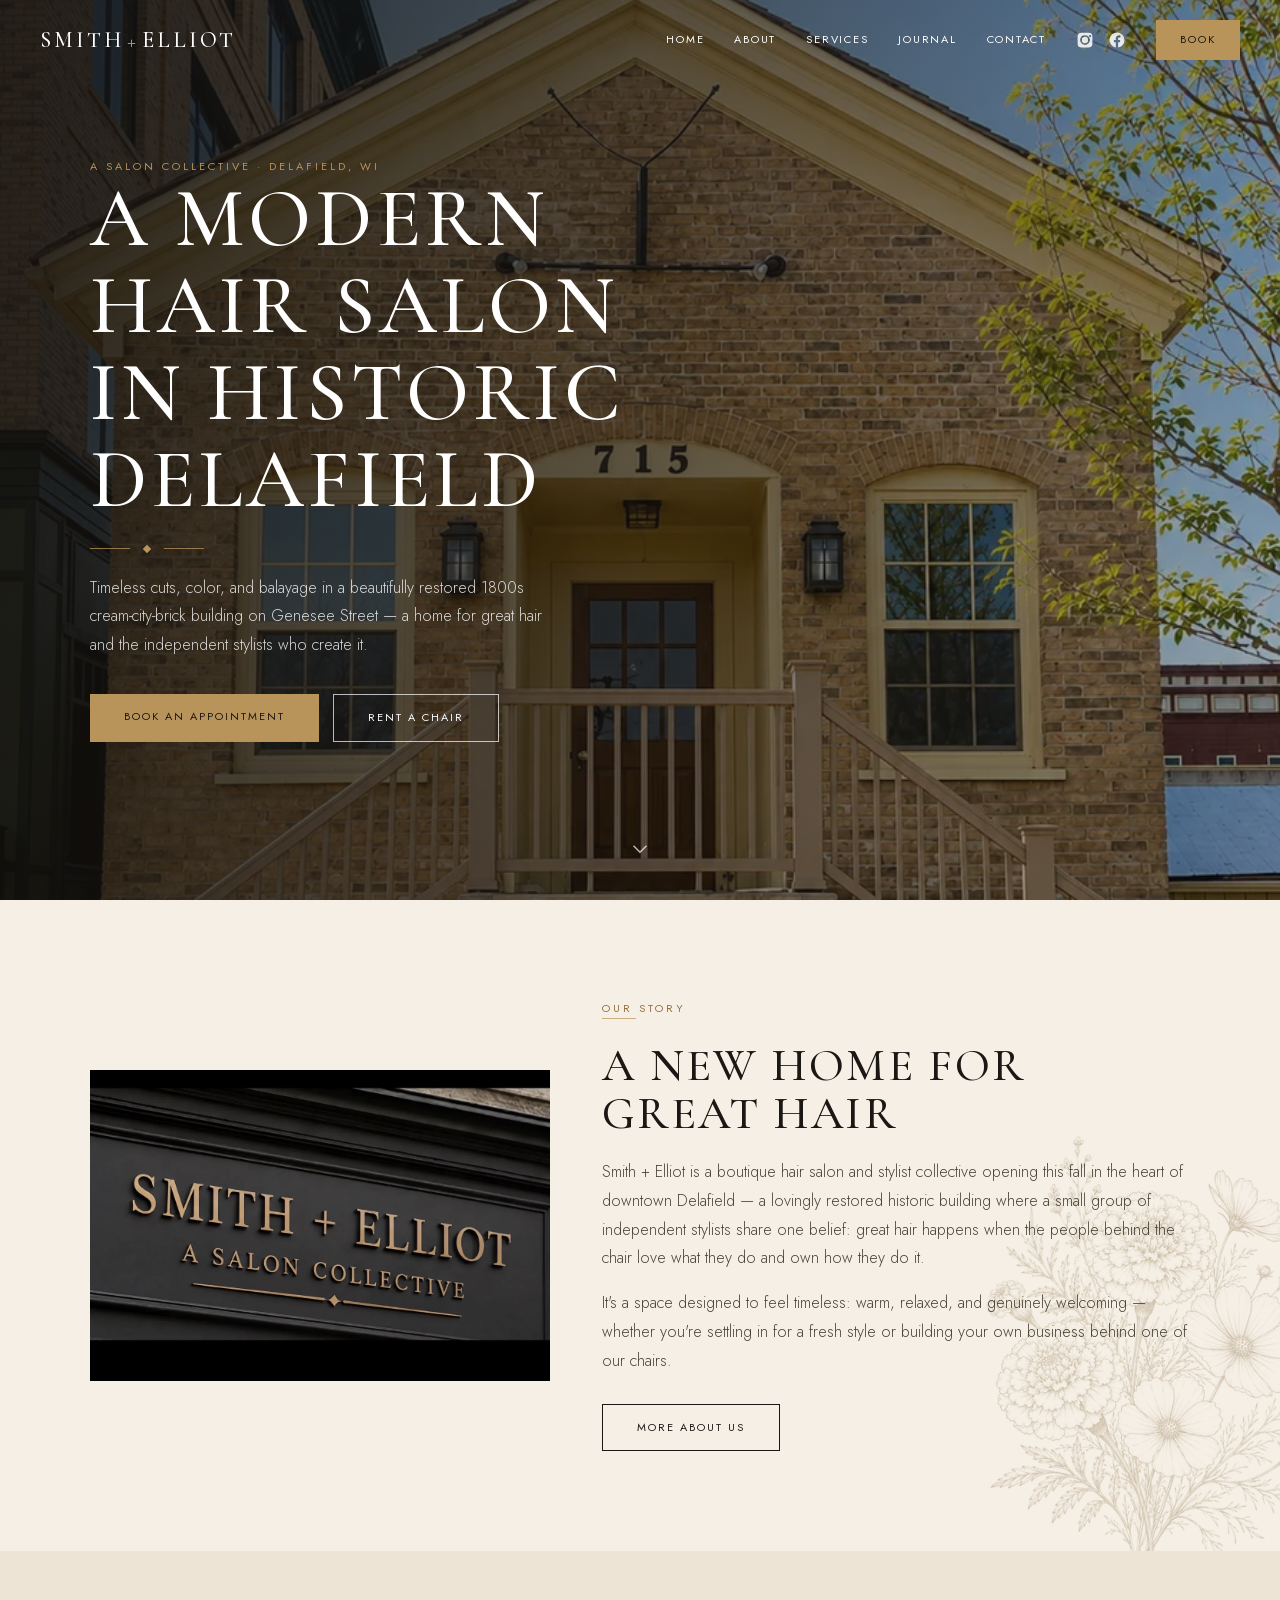
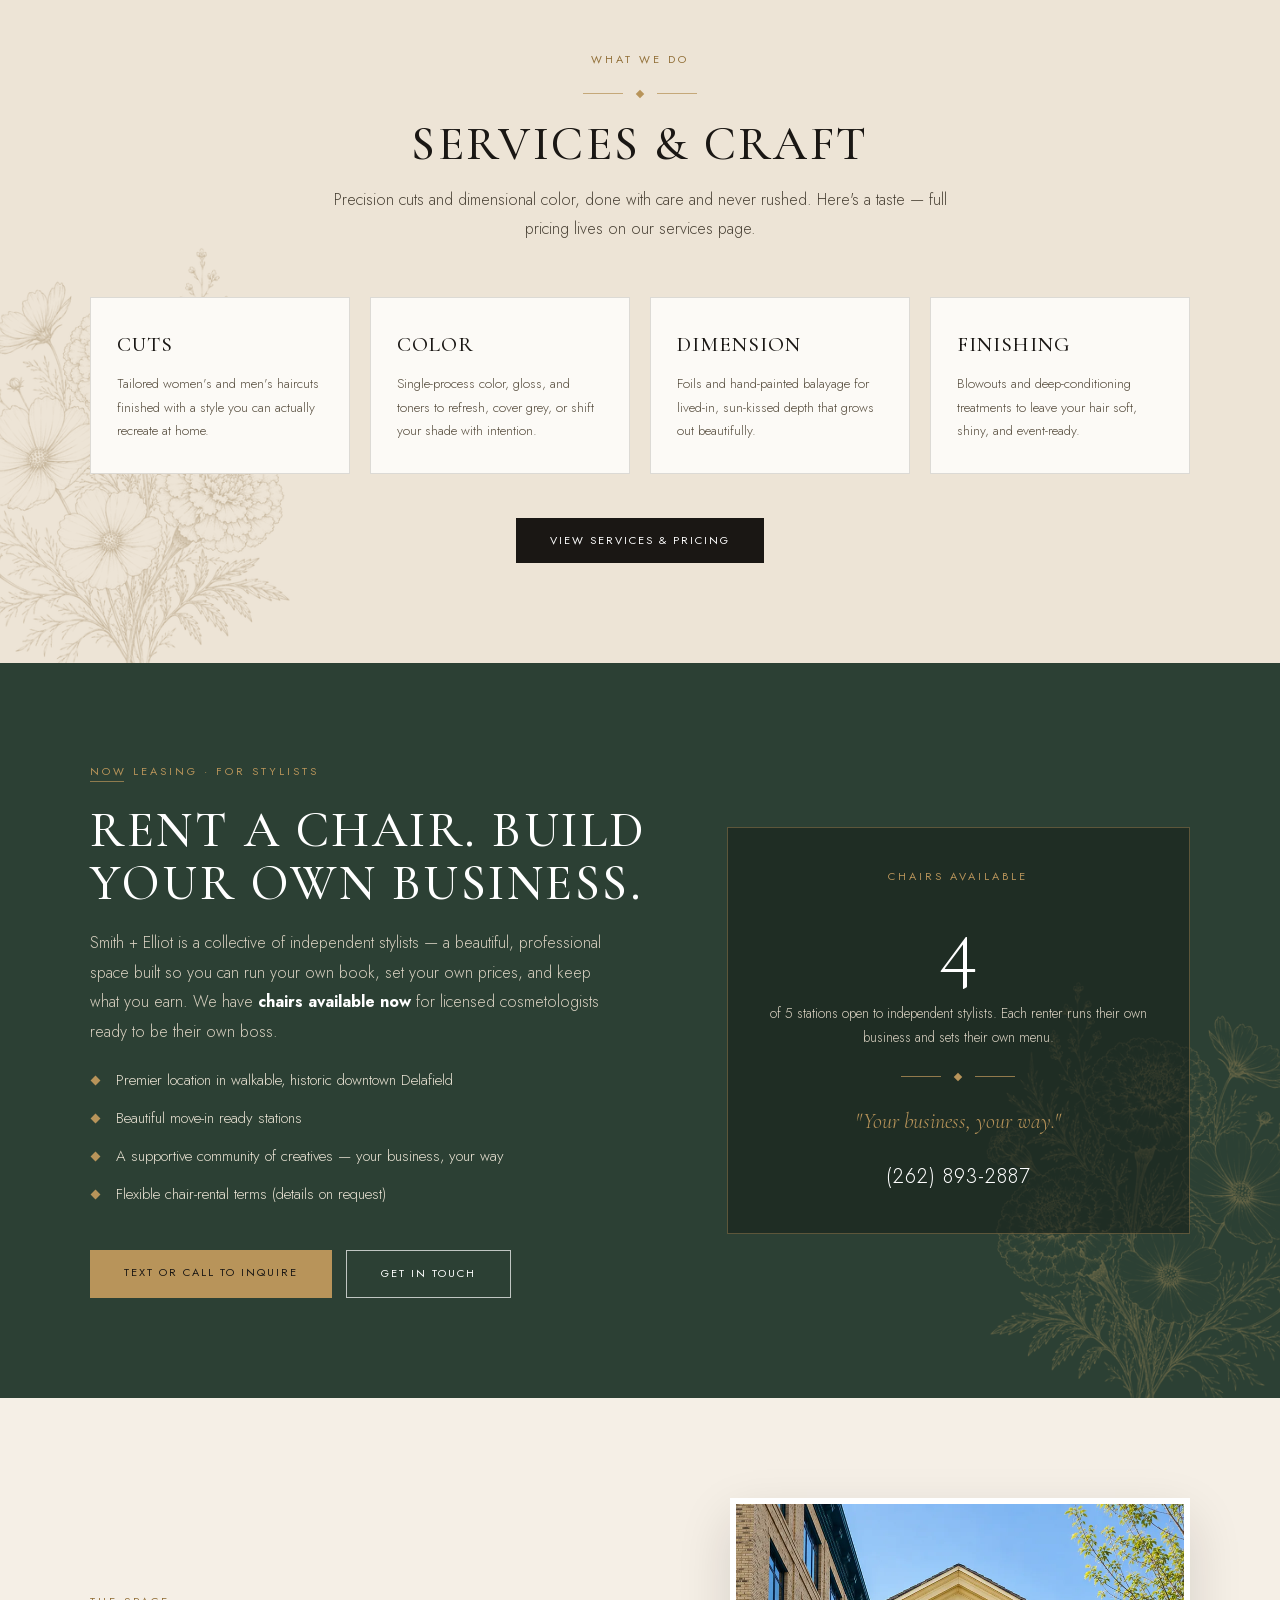
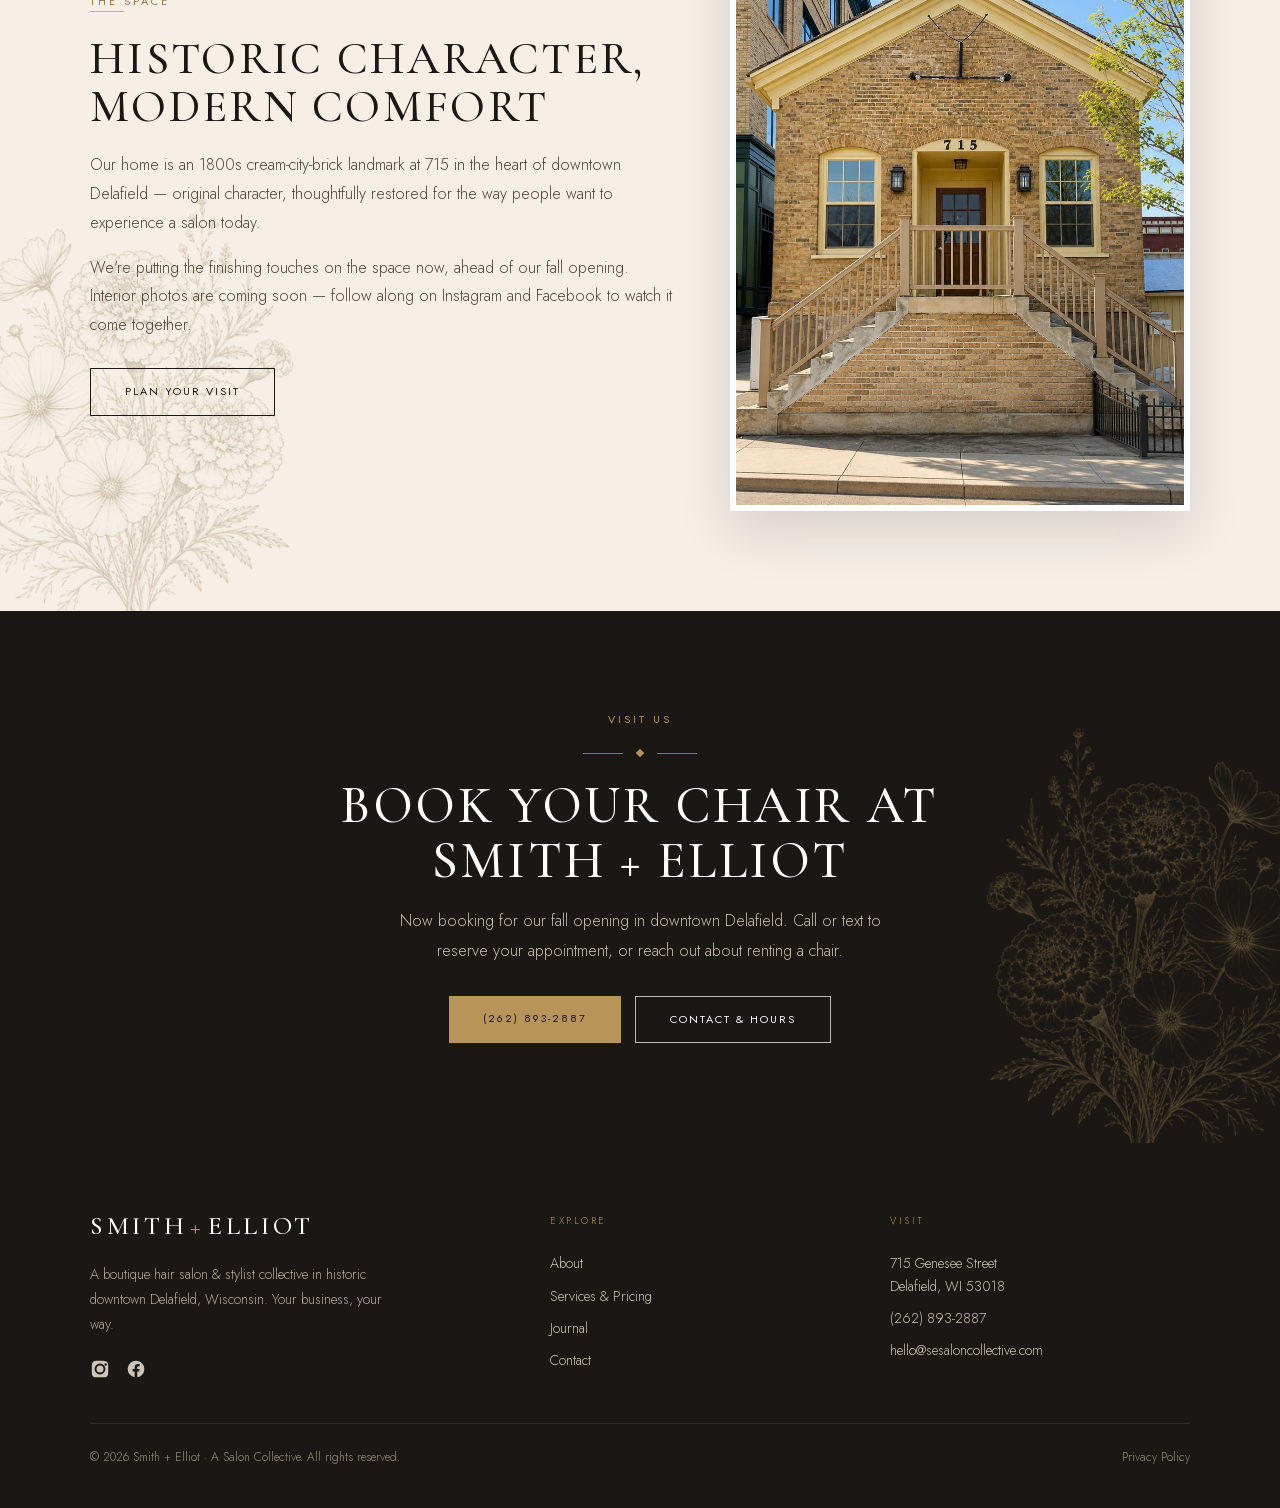
==== index.html @ 438e2e93 "Perf: self-host fonts + WebP images (mobile LCP fix) Removes the two things dragging mobile LCP (was" ====
<!DOCTYPE html>
<html lang="en">
<head>
<meta charset="utf-8">
<meta name="viewport" content="width=device-width, initial-scale=1">

<!-- ═══ PRIMARY META ═══ -->
<title>Smith + Elliot | Hair Salon &amp; Chair Rentals Delafield WI</title>
<meta name="description" content="Smith + Elliot is a boutique hair salon collective in historic downtown Delafield, WI — cuts, color, balayage &amp; blowouts, plus chair rentals for independent stylists.">
<link rel="canonical" href="https://sesaloncollective.com/">
<meta name="theme-color" content="#1A1714">

<!-- ═══ OPEN GRAPH / TWITTER ═══ -->
<meta property="og:type" content="website">
<meta property="og:site_name" content="Smith + Elliot">
<meta property="og:title" content="Smith + Elliot | Hair Salon in Delafield, WI">
<meta property="og:description" content="A boutique hair salon collective in historic downtown Delafield, WI. Cuts, color, balayage &amp; blowouts, plus chair rentals for independent stylists.">
<meta property="og:url" content="https://sesaloncollective.com/">
<meta property="og:image" content="https://sesaloncollective.com/photos/salon-building-delafield.jpg">
<meta name="twitter:card" content="summary_large_image">
<meta name="twitter:title" content="Smith + Elliot | Hair Salon in Delafield, WI">
<meta name="twitter:description" content="A boutique hair salon collective in historic downtown Delafield, WI. Book your chair — or rent one.">
<meta name="twitter:image" content="https://sesaloncollective.com/photos/salon-building-delafield.jpg">

<!-- ═══ FAVICON ═══ -->
<link rel="icon" href="data:image/svg+xml,%3Csvg xmlns='http://www.w3.org/2000/svg' viewBox='0 0 32 32'%3E%3Crect width='32' height='32' fill='%231A1714'/%3E%3Ctext x='16' y='23' font-family='Georgia,serif' font-size='20' fill='%23B8945A' text-anchor='middle'%3ES%3C/text%3E%3C/svg%3E">

<!-- ═══ FONTS ═══ -->

<link rel="preload" href="fonts/cormorant-garamond-normal-latin.woff2" as="font" type="font/woff2" crossorigin>
<link rel="preload" href="fonts/jost-normal-latin.woff2" as="font" type="font/woff2" crossorigin>
<link rel="stylesheet" href="styles.css">

<!-- ═══ SCHEMA: HairSalon (LocalBusiness) ═══ -->
<script type="application/ld+json">
{
  "@context": "https://schema.org",
  "@type": "HairSalon",
  "name": "Smith + Elliot",
  "description": "A boutique hair salon collective in historic downtown Delafield, WI offering cuts, color, balayage and blowouts, plus chair rentals for independent stylists.",
  "url": "https://sesaloncollective.com/",
  "telephone": "+1-262-893-2887",
  "image": "https://sesaloncollective.com/photos/salon-building-delafield.jpg",
  "priceRange": "$$",
  "slogan": "Your business, your way.",
  "address": {
    "@type": "PostalAddress",
    "streetAddress": "715 Genesee Street",
    "addressLocality": "Delafield",
    "addressRegion": "WI",
    "postalCode": "53018",
    "addressCountry": "US"
  },
  "geo": {
    "@type": "GeoCoordinates",
    "latitude": 43.061377,
    "longitude": -88.404404
  },
  "hasMap": "https://maps.google.com/?q=715+Genesee+Street+Delafield+WI+53018",
  "areaServed": [
    { "@type": "City", "name": "Delafield" },
    { "@type": "City", "name": "Oconomowoc" },
    { "@type": "City", "name": "Hartland" },
    { "@type": "City", "name": "Pewaukee" },
    { "@type": "City", "name": "Waukesha" }
  ],
  "sameAs": [
    "https://www.facebook.com/",
    "https://www.instagram.com/smithandelliot_saloncollective/"
  ],
  "hasOfferCatalog": {
    "@type": "OfferCatalog",
    "name": "Hair Services",
    "itemListElement": [
      { "@type": "Offer", "itemOffered": { "@type": "Service", "name": "Women's Haircut" }, "price": "55", "priceCurrency": "USD" },
      { "@type": "Offer", "itemOffered": { "@type": "Service", "name": "Men's Haircut" }, "price": "45", "priceCurrency": "USD" },
      { "@type": "Offer", "itemOffered": { "@type": "Service", "name": "Single-Process Color" }, "price": "80", "priceCurrency": "USD" },
      { "@type": "Offer", "itemOffered": { "@type": "Service", "name": "Foils" }, "price": "50", "priceCurrency": "USD" },
      { "@type": "Offer", "itemOffered": { "@type": "Service", "name": "Balayage" }, "price": "135", "priceCurrency": "USD" },
      { "@type": "Offer", "itemOffered": { "@type": "Service", "name": "Toner" }, "price": "30", "priceCurrency": "USD" },
      { "@type": "Offer", "itemOffered": { "@type": "Service", "name": "Blowout" }, "price": "40", "priceCurrency": "USD" },
      { "@type": "Offer", "itemOffered": { "@type": "Service", "name": "Deep Conditioning" }, "price": "20", "priceCurrency": "USD" }
    ]
  }
}
</script>
<!-- ═══ SCHEMA: Organization ═══ -->
<script type="application/ld+json">
{
  "@context": "https://schema.org",
  "@type": "Organization",
  "name": "Smith + Elliot",
  "url": "https://sesaloncollective.com/",
  "logo": "https://sesaloncollective.com/photos/smith-elliot-salon-sign.jpg",
  "sameAs": ["https://www.facebook.com/", "https://www.instagram.com/smithandelliot_saloncollective/"]
}
</script>

<!-- Page-scoped layout -->
<style>
  .hero {
    position: relative; min-height: 100vh; display: flex; align-items: center;
    background: linear-gradient(102deg, rgba(20,17,14,0.90) 0%, rgba(20,17,14,0.66) 46%, rgba(20,17,14,0.30) 100%),
                url('photos/salon-building-delafield.webp') center 28%/cover no-repeat;
  }
  .hero-inner { max-width: 1180px; margin: 0 auto; padding: 120px 40px; width: 100%; }
  .hero h1 { color: #fff; font-size: clamp(40px, 7vw, 82px); max-width: 15ch; }
  .hero .hero-sub { color: rgba(255,255,255,0.82); max-width: 46ch; font-size: 16px; line-height: 1.8; margin: 4px 0 34px; }
  .scroll-cue { position: absolute; bottom: 30px; left: 50%; transform: translateX(-50%); color: rgba(255,255,255,0.7); animation: bounce-y 2.4s ease-in-out infinite; }
  @media (max-width: 640px) { .hero-inner { padding: 110px 22px 90px; } }

  .services-grid { display: grid; grid-template-columns: 1fr; gap: 20px; }
  @media (min-width: 560px) { .services-grid { grid-template-columns: repeat(2, 1fr); } }
  @media (min-width: 900px) { .services-grid { grid-template-columns: repeat(4, 1fr); } }

  .stylist-cols { display: grid; grid-template-columns: 1fr; gap: 44px; align-items: center; }
  @media (min-width: 860px) { .stylist-cols { grid-template-columns: 1.1fr 0.9fr; gap: 70px; } }

  /* Botanical motif system now lives in styles.css (.has-botanical / .botanical) */

  /* ── Mobile-only banner hero (uses the ready-made brand graphic) ── */
  .hero-mobile-banner, .hero-mobile-cta { display: none; }
  @media (max-width: 640px) {
    .hero { min-height: 0; background: var(--cream) !important; display: block; padding-top: 56px; }
    .hero .hero-inner { position: absolute !important; width: 1px; height: 1px; padding: 0; margin: -1px; overflow: hidden; clip: rect(0,0,0,0); white-space: nowrap; border: 0; } /* keep H1 for SEO, hide visually */
    .hero .scroll-cue { display: none; }
    .hero-mobile-banner { display: block; line-height: 0; }
    .hero-mobile-banner img { width: 100%; height: auto; }
    .hero-mobile-cta { display: flex; gap: 12px; background: var(--black); padding: 20px 22px 26px; }
    .hero-mobile-cta .btn { flex: 1 1 0; text-align: center; padding-left: 10px; padding-right: 10px; }
    /* Sign image is redundant on mobile (the banner already carries the wordmark) */
    .about-teaser-img { display: none; }
    /* Force a solid nav over the light-topped banner (white text would vanish) */
    #site-nav.over-hero { background: var(--cream); box-shadow: 0 1px 0 var(--line); }
    #site-nav.over-hero .wordmark { color: var(--ink); }
    #site-nav.over-hero .nav-icon, #site-nav.over-hero .mobile-trigger { color: var(--ink); }
  }
</style>
</head>

<body>
<a href="#main" class="skip-link">Skip to content</a>

<!-- ═══════════════ NAV ═══════════════ -->
<nav id="site-nav" class="over-hero" aria-label="Primary">
  <a href="index.html" class="wordmark" style="font-size:22px;" aria-label="Smith and Elliot home">
    Smith<span class="plus">+</span>Elliot
  </a>
  <div class="desktop-nav" style="display:flex; align-items:center; gap:30px;">
    <a href="index.html" class="nav-link active">Home</a>
    <a href="about.html" class="nav-link">About</a>
    <a href="services.html" class="nav-link">Services</a>
    <a href="blog.html" class="nav-link">Journal</a>
    <a href="contact.html" class="nav-link">Contact</a>
    <span style="display:flex; gap:14px; align-items:center;">
      <a href="https://www.instagram.com/smithandelliot_saloncollective/" target="_blank" rel="noopener" class="nav-icon" aria-label="Instagram">
        <svg width="18" height="18" viewBox="0 0 24 24" fill="currentColor"><path d="M12 2.2c3.2 0 3.6 0 4.9.07 1.2.06 1.8.25 2.2.42.6.22 1 .48 1.4.9.4.4.7.8.9 1.4.17.4.36 1 .42 2.2.06 1.3.07 1.7.07 4.9s0 3.6-.07 4.9c-.06 1.2-.25 1.8-.42 2.2-.22.6-.48 1-.9 1.4-.4.4-.8.7-1.4.9-.4.17-1 .36-2.2.42-1.3.06-1.7.07-4.9.07s-3.6 0-4.9-.07c-1.2-.06-1.8-.25-2.2-.42-.6-.22-1-.48-1.4-.9-.4-.4-.7-.8-.9-1.4-.17-.4-.36-1-.42-2.2C2.2 15.6 2.2 15.2 2.2 12s0-3.6.07-4.9c.06-1.2.25-1.8.42-2.2.22-.6.48-1 .9-1.4.4-.4.8-.7 1.4-.9.4-.17 1-.36 2.2-.42C8.4 2.2 8.8 2.2 12 2.2Zm0 3.3A6.5 6.5 0 1 0 18.5 12 6.5 6.5 0 0 0 12 5.5Zm0 10.7A4.2 4.2 0 1 1 16.2 12 4.2 4.2 0 0 1 12 16.2Zm6.8-11a1.5 1.5 0 1 0 1.5 1.5 1.5 1.5 0 0 0-1.5-1.5Z"/></svg>
      </a>
      <a href="https://www.facebook.com/" target="_blank" rel="noopener" class="nav-icon" aria-label="Facebook">
        <svg width="18" height="18" viewBox="0 0 24 24" fill="currentColor"><path d="M22 12a10 10 0 1 0-11.6 9.9v-7H7.9V12h2.5V9.8c0-2.5 1.5-3.9 3.8-3.9 1.1 0 2.2.2 2.2.2v2.5h-1.3c-1.2 0-1.6.75-1.6 1.5V12h2.8l-.45 2.9h-2.35v7A10 10 0 0 0 22 12Z"/></svg>
      </a>
    </span>
    <a href="contact.html" class="btn btn-gold" style="padding:11px 24px;">Book</a>
  </div>
  <!-- mobile -->
  <div class="mobile-actions">
    <a class="mobile-social nav-icon" href="https://www.instagram.com/smithandelliot_saloncollective/" target="_blank" rel="noopener" aria-label="Instagram"><svg width="19" height="19" viewBox="0 0 24 24" fill="currentColor"><path d="M12 2.2c3.2 0 3.6 0 4.9.07 1.2.06 1.8.25 2.2.42.6.22 1 .48 1.4.9.4.4.7.8.9 1.4.17.4.36 1 .42 2.2.06 1.3.07 1.7.07 4.9s0 3.6-.07 4.9c-.06 1.2-.25 1.8-.42 2.2-.22.6-.48 1-.9 1.4-.4.4-.8.7-1.4.9-.4.17-1 .36-2.2.42-1.3.06-1.7.07-4.9.07s-3.6 0-4.9-.07c-1.2-.06-1.8-.25-2.2-.42-.6-.22-1-.48-1.4-.9-.4-.4-.7-.8-.9-1.4-.17-.4-.36-1-.42-2.2C2.2 15.6 2.2 15.2 2.2 12s0-3.6.07-4.9c.06-1.2.25-1.8.42-2.2.22-.6.48-1 .9-1.4.4-.4.8-.7 1.4-.9.4-.17 1-.36 2.2-.42C8.4 2.2 8.8 2.2 12 2.2Zm0 3.3A6.5 6.5 0 1 0 18.5 12 6.5 6.5 0 0 0 12 5.5Zm0 10.7A4.2 4.2 0 1 1 16.2 12 4.2 4.2 0 0 1 12 16.2Zm6.8-11a1.5 1.5 0 1 0 1.5 1.5 1.5 1.5 0 0 0-1.5-1.5Z"/></svg></a>
    <button class="mobile-trigger hamburger nav-icon" data-menu-toggle aria-label="Open menu" aria-expanded="false" aria-controls="mobile-menu"><span></span><span></span><span></span></button>
  </div>
</nav>
<div id="mobile-menu">
  <button class="hamburger" data-menu-close aria-label="Close menu" style="position:absolute; top:22px; right:22px;"><span style="transform:rotate(45deg) translate(3px,4px)"></span><span style="opacity:0"></span><span style="transform:rotate(-45deg) translate(3px,-4px)"></span></button>
  <a href="index.html" class="nav-link">Home</a>
  <a href="about.html" class="nav-link">About</a>
  <a href="services.html" class="nav-link">Services</a>
  <a href="blog.html" class="nav-link">Journal</a>
  <a href="contact.html" class="nav-link">Contact</a>
  <a href="contact.html" class="btn btn-gold">Book</a>
  <div class="menu-social">
    <a href="https://www.instagram.com/smithandelliot_saloncollective/" target="_blank" rel="noopener" aria-label="Instagram"><svg width="22" height="22" viewBox="0 0 24 24" fill="currentColor"><path d="M12 2.2c3.2 0 3.6 0 4.9.07 1.2.06 1.8.25 2.2.42.6.22 1 .48 1.4.9.4.4.7.8.9 1.4.17.4.36 1 .42 2.2.06 1.3.07 1.7.07 4.9s0 3.6-.07 4.9c-.06 1.2-.25 1.8-.42 2.2-.22.6-.48 1-.9 1.4-.4.4-.8.7-1.4.9-.4.17-1 .36-2.2.42-1.3.06-1.7.07-4.9.07s-3.6 0-4.9-.07c-1.2-.06-1.8-.25-2.2-.42-.6-.22-1-.48-1.4-.9-.4-.4-.7-.8-.9-1.4-.17-.4-.36-1-.42-2.2C2.2 15.6 2.2 15.2 2.2 12s0-3.6.07-4.9c.06-1.2.25-1.8.42-2.2.22-.6.48-1 .9-1.4.4-.4.8-.7 1.4-.9.4-.17 1-.36 2.2-.42C8.4 2.2 8.8 2.2 12 2.2Zm0 3.3A6.5 6.5 0 1 0 18.5 12 6.5 6.5 0 0 0 12 5.5Zm0 10.7A4.2 4.2 0 1 1 16.2 12 4.2 4.2 0 0 1 12 16.2Zm6.8-11a1.5 1.5 0 1 0 1.5 1.5 1.5 1.5 0 0 0-1.5-1.5Z"/></svg></a>
    <a href="https://www.facebook.com/" target="_blank" rel="noopener" aria-label="Facebook"><svg width="22" height="22" viewBox="0 0 24 24" fill="currentColor"><path d="M22 12a10 10 0 1 0-11.6 9.9v-7H7.9V12h2.5V9.8c0-2.5 1.5-3.9 3.8-3.9 1.1 0 2.2.2 2.2.2v2.5h-1.3c-1.2 0-1.6.75-1.6 1.5V12h2.8l-.45 2.9h-2.35v7A10 10 0 0 0 22 12Z"/></svg></a>
  </div>
</div>

<main id="main">

<!-- ═══════════════ HERO ═══════════════ -->
<header class="hero">
  <!-- Mobile-only banner hero (ready-made brand graphic; text lives in the image) -->
  <a class="hero-mobile-banner" href="#chairs" aria-label="Smith + Elliot, a salon collective — chair rentals now leasing in downtown Delafield">
    <picture>
      <source srcset="photos/chair-rentals-now-leasing.webp" type="image/webp">
      <img src="photos/chair-rentals-now-leasing.jpg" alt="Smith + Elliot, A Salon Collective — chair rentals now leasing at our salon in historic downtown Delafield, WI." width="1535" height="1024" fetchpriority="high">
    </picture>
  </a>
  <div class="hero-inner fade-up">
    <span class="sup" style="color:var(--gold);">A Salon Collective · Delafield, WI</span>
    <h1 class="display">A Modern Hair Salon in Historic Delafield</h1>
    <div class="diamond-rule"><span class="dot"></span></div>
    <p class="hero-sub">Timeless cuts, color, and balayage in a beautifully restored 1800s cream-city-brick building on Genesee Street — a home for great hair and the independent stylists who create it.</p>
    <div style="display:flex; gap:14px; flex-wrap:wrap;">
      <a href="contact.html" class="btn btn-gold">Book an Appointment</a>
      <a href="#chairs" class="btn btn-outline-white">Rent a Chair</a>
    </div>
  </div>
  <a href="#about" class="scroll-cue" aria-label="Scroll down">
    <svg width="26" height="26" viewBox="0 0 24 24" fill="none" stroke="currentColor" stroke-width="1.4"><path d="M6 9l6 6 6-6"/></svg>
  </a>
</header>
<!-- Mobile-only hero CTA band (tappable actions beneath the banner) -->
<div class="hero-mobile-cta">
  <a href="#chairs" class="btn btn-gold">Rent a Chair</a>
</div>

<!-- ═══════════════ ABOUT TEASER ═══════════════ -->
<section id="about" class="section-pad has-botanical" style="background:var(--cream);">
  <!-- Botanical motif (decorative background flourish) -->
  <img class="botanical right on-light" src="photos/botanical-motif-gold.webp" alt="" aria-hidden="true" loading="lazy">
  <div class="section-wrap">
    <div class="split-wrap fade-up">
      <div class="split-img about-teaser-img" style="width:100%;">
        <img src="photos/smith-elliot-salon-sign.webp" alt="Smith + Elliot salon sign in gold lettering on black — a salon collective in Delafield, WI" width="700" height="472" loading="lazy" style="width:100%; height:auto;">
      </div>
      <div class="split-text">
        <span class="sup">Our Story</span>
        <div class="gold-rule"></div>
        <h2 class="display" style="font-size:clamp(30px,4.4vw,46px); color:var(--black);">A New Home for Great Hair</h2>
        <p class="lead" style="margin-top:20px;">Smith + Elliot is a boutique hair salon and stylist collective opening this fall in the heart of downtown Delafield — a lovingly restored historic building where a small group of independent stylists share one belief: great hair happens when the people behind the chair love what they do and own how they do it.</p>
        <p class="lead">It's a space designed to feel timeless: warm, relaxed, and genuinely welcoming — whether you're settling in for a fresh style or building your own business behind one of our chairs.</p>
        <a href="about.html" class="btn btn-outline-dark" style="margin-top:12px;">More About Us</a>
      </div>
    </div>
  </div>
</section>

<!-- ═══════════════ SERVICES OVERVIEW ═══════════════ -->
<section class="section-pad has-botanical" style="background:var(--cream-alt);">
  <!-- Botanical motif (decorative background flourish) -->
  <img class="botanical left on-light" src="photos/botanical-motif-gold.webp" alt="" aria-hidden="true" loading="lazy">
  <div class="section-wrap">
    <div style="text-align:center; max-width:640px; margin:0 auto 54px;" class="fade-up">
      <span class="sup">What We Do</span>
      <div class="diamond-rule center"><span class="dot"></span></div>
      <h2 class="display" style="font-size:clamp(30px,4.4vw,48px); color:var(--black);">Services &amp; Craft</h2>
      <p class="lead" style="margin-top:16px;">Precision cuts and dimensional color, done with care and never rushed. Here's a taste — full pricing lives on our services page.</p>
    </div>
    <div class="services-grid fade-up">
      <div class="service-card"><h3>Cuts</h3><p>Tailored women's and men's haircuts finished with a style you can actually recreate at home.</p></div>
      <div class="service-card"><h3>Color</h3><p>Single-process color, gloss, and toners to refresh, cover grey, or shift your shade with intention.</p></div>
      <div class="service-card"><h3>Dimension</h3><p>Foils and hand-painted balayage for lived-in, sun-kissed depth that grows out beautifully.</p></div>
      <div class="service-card"><h3>Finishing</h3><p>Blowouts and deep-conditioning treatments to leave your hair soft, shiny, and event-ready.</p></div>
    </div>
    <div style="text-align:center; margin-top:44px;" class="fade-up">
      <a href="services.html" class="btn btn-dark">View Services &amp; Pricing</a>
    </div>
  </div>
</section>

<!-- ═══════════════ STYLISTS WANTED / CHAIR RENTAL ═══════════════ -->
<section id="chairs" class="section-pad has-botanical" style="background:var(--forest); color:#eae3d4;">
  <!-- Botanical motif (decorative background flourish) -->
  <img class="botanical right on-dark" src="photos/botanical-motif-gold.webp" alt="" aria-hidden="true" loading="lazy">
  <div class="section-wrap">
    <div class="stylist-cols">
      <div class="fade-up">
        <span class="sup" style="color:var(--gold);">Now Leasing · For Stylists</span>
        <div class="gold-rule"></div>
        <h2 class="display" style="font-size:clamp(30px,4.6vw,50px); color:#fff;">Rent a Chair. Build Your Own Business.</h2>
        <p style="color:#d8d0c0; font-size:16px; line-height:1.85; max-width:52ch; margin-top:18px;">Smith + Elliot is a collective of independent stylists — a beautiful, professional space built so you can run your own book, set your own prices, and keep what you earn. We have <strong style="color:#fff;">chairs available now</strong> for licensed cosmetologists ready to be their own boss.</p>
        <ul class="feature-list" style="color:#eae3d4; margin-top:22px; max-width:52ch;">
          <li>Premier location in walkable, historic downtown Delafield</li>
          <li>Beautiful move-in ready stations</li>
          <li>A supportive community of creatives — your business, your way</li>
          <li>Flexible chair-rental terms (details on request)</li>
        </ul>
        <div style="display:flex; gap:14px; flex-wrap:wrap; margin-top:30px;">
          <a href="tel:+12628932887" class="btn btn-gold">Text or Call to Inquire</a>
          <a href="contact.html" class="btn btn-outline-white">Get in Touch</a>
        </div>
      </div>
      <div class="fade-up" style="border:1px solid rgba(184,148,90,0.4); padding:40px 34px; text-align:center; background:rgba(20,30,24,0.55);">
        <span class="sup" style="color:var(--gold);">Chairs Available</span>
        <div style="font-family:'Cormorant Garamond',serif; font-size:88px; line-height:1; color:#fff; margin:14px 0;">4</div>
        <p style="color:#d8d0c0; font-size:14px; line-height:1.7;">of 5 stations open to independent stylists. Each renter runs their own business and sets their own menu.</p>
        <div class="diamond-rule center" style="margin:24px 0;"><span class="dot"></span></div>
        <p style="font-family:'Cormorant Garamond',serif; font-style:italic; font-size:22px; color:var(--gold);">"Your business, your way."</p>
        <a href="tel:+12628932887" style="display:block; margin-top:18px; color:#fff; font-size:20px; letter-spacing:1px; text-decoration:none;">(262) 893-2887</a>
      </div>
    </div>
  </div>
</section>

<!-- ═══════════════ THE SPACE ═══════════════ -->
<section class="section-pad has-botanical" style="background:var(--cream);">
  <!-- Botanical motif (decorative background flourish) -->
  <img class="botanical left on-light" src="photos/botanical-motif-gold.webp" alt="" aria-hidden="true" loading="lazy">
  <div class="section-wrap">
    <div class="split-wrap reverse fade-up">
      <div class="split-img" style="width:100%;">
        <img src="photos/salon-building-delafield.webp" alt="The historic 1800s cream-city-brick building housing Smith + Elliot salon at 715 in downtown Delafield, WI" width="600" height="804" loading="lazy" style="width:100%; height:auto; border:6px solid #fff; box-shadow:0 20px 50px rgba(26,23,20,0.14);">
      </div>
      <div class="split-text">
        <span class="sup">The Space</span>
        <div class="gold-rule"></div>
        <h2 class="display" style="font-size:clamp(30px,4.4vw,46px); color:var(--black);">Historic Character, Modern Comfort</h2>
        <p class="lead" style="margin-top:20px;">Our home is an 1800s cream-city-brick landmark at 715 in the heart of downtown Delafield — original character, thoughtfully restored for the way people want to experience a salon today.</p>
        <p class="lead">We're putting the finishing touches on the space now, ahead of our fall opening. Interior photos are coming soon — follow along on Instagram and Facebook to watch it come together.</p>
        <a href="contact.html" class="btn btn-outline-dark" style="margin-top:12px;">Plan Your Visit</a>
      </div>
    </div>
  </div>
</section>

<!-- ═══════════════ CONTACT CTA ═══════════════ -->
<section class="section-pad has-botanical" style="background:var(--black); color:#e7e0d3; text-align:center;">
  <!-- Botanical motif (decorative background flourish) -->
  <img class="botanical right on-dark" src="photos/botanical-motif-gold.webp" alt="" aria-hidden="true" loading="lazy">
  <div class="section-wrap fade-up" style="max-width:720px;">
    <span class="sup" style="color:var(--gold);">Visit Us</span>
    <div class="diamond-rule center"><span class="dot"></span></div>
    <h2 class="display" style="font-size:clamp(30px,4.6vw,52px); color:#fff;">Book Your Chair at Smith + Elliot</h2>
    <p style="color:#c9c0b2; font-size:16px; line-height:1.85; margin:18px auto 30px; max-width:52ch;">Now booking for our fall opening in downtown Delafield. Call or text to reserve your appointment, or reach out about renting a chair.</p>
    <div style="display:flex; gap:14px; flex-wrap:wrap; justify-content:center;">
      <a href="tel:+12628932887" class="btn btn-gold">(262) 893-2887</a>
      <a href="contact.html" class="btn btn-outline-white">Contact &amp; Hours</a>
    </div>
  </div>
</section>

</main>

<!-- ═══════════════ FOOTER ═══════════════ -->
<footer class="site-footer">
  <div class="section-wrap" style="padding-top:70px; padding-bottom:40px;">
    <div class="footer-grid">
      <div>
        <span class="wordmark" style="font-size:26px; color:#fff;">Smith<span class="plus">+</span>Elliot</span>
        <p style="margin-top:20px; font-size:14px; line-height:1.8; color:#b3aa9c; max-width:34ch;">A boutique hair salon &amp; stylist collective in historic downtown Delafield, Wisconsin. Your business, your way.</p>
        <div style="display:flex; gap:16px; margin-top:22px;">
          <a href="https://www.instagram.com/smithandelliot_saloncollective/" target="_blank" rel="noopener" aria-label="Instagram">
            <svg width="20" height="20" viewBox="0 0 24 24" fill="currentColor"><path d="M12 2.2c3.2 0 3.6 0 4.9.07 1.2.06 1.8.25 2.2.42.6.22 1 .48 1.4.9.4.4.7.8.9 1.4.17.4.36 1 .42 2.2.06 1.3.07 1.7.07 4.9s0 3.6-.07 4.9c-.06 1.2-.25 1.8-.42 2.2-.22.6-.48 1-.9 1.4-.4.4-.8.7-1.4.9-.4.17-1 .36-2.2.42-1.3.06-1.7.07-4.9.07s-3.6 0-4.9-.07c-1.2-.06-1.8-.25-2.2-.42-.6-.22-1-.48-1.4-.9-.4-.4-.7-.8-.9-1.4-.17-.4-.36-1-.42-2.2C2.2 15.6 2.2 15.2 2.2 12s0-3.6.07-4.9c.06-1.2.25-1.8.42-2.2.22-.6.48-1 .9-1.4.4-.4.8-.7 1.4-.9.4-.17 1-.36 2.2-.42C8.4 2.2 8.8 2.2 12 2.2Zm0 3.3A6.5 6.5 0 1 0 18.5 12 6.5 6.5 0 0 0 12 5.5Zm0 10.7A4.2 4.2 0 1 1 16.2 12 4.2 4.2 0 0 1 12 16.2Zm6.8-11a1.5 1.5 0 1 0 1.5 1.5 1.5 1.5 0 0 0-1.5-1.5Z"/></svg>
          </a>
          <a href="https://www.facebook.com/" target="_blank" rel="noopener" aria-label="Facebook">
            <svg width="20" height="20" viewBox="0 0 24 24" fill="currentColor"><path d="M22 12a10 10 0 1 0-11.6 9.9v-7H7.9V12h2.5V9.8c0-2.5 1.5-3.9 3.8-3.9 1.1 0 2.2.2 2.2.2v2.5h-1.3c-1.2 0-1.6.75-1.6 1.5V12h2.8l-.45 2.9h-2.35v7A10 10 0 0 0 22 12Z"/></svg>
          </a>
        </div>
      </div>
      <div>
        <div class="footer-heading">Explore</div>
        <a href="about.html" class="footer-link">About</a>
        <a href="services.html" class="footer-link">Services &amp; Pricing</a>
        <a href="blog.html" class="footer-link">Journal</a>
        <a href="contact.html" class="footer-link">Contact</a>
      </div>
      <div>
        <div class="footer-heading">Visit</div>
        <a href="https://maps.google.com/?q=715+Genesee+Street+Delafield+WI+53018" target="_blank" rel="noopener" class="footer-link">715 Genesee Street<br>Delafield, WI 53018</a>
        <a href="tel:+12628932887" class="footer-link">(262) 893-2887</a>
        <a href="mailto:hello@sesaloncollective.com" class="footer-link">hello@sesaloncollective.com</a>
      </div>
    </div>
    <div style="border-top:1px solid rgba(255,255,255,0.1); margin-top:44px; padding-top:24px; display:flex; flex-wrap:wrap; gap:12px; justify-content:space-between; font-size:12px; color:#8a8274;">
      <span>© 2026 Smith + Elliot · A Salon Collective. All rights reserved.</span>
      <a href="privacy.html" style="color:#8a8274;">Privacy Policy</a>
    </div>
  </div>
</footer>

<script src="main.js"></script>
</body>
</html>
---- styles.css ----
/* ═══ SELF-HOSTED FONTS (was render-blocking Google Fonts) ═══
   Variable woff2, latin + latin-ext, font-display:swap. */
@font-face {
  font-family: 'Cormorant Garamond';
  font-style: italic;
  font-weight: 300 700;
  font-display: swap;
  src: url('fonts/cormorant-garamond-italic-latin-ext.woff2') format('woff2');
  unicode-range: U+0100-02BA, U+02BD-02C5, U+02C7-02CC, U+02CE-02D7, U+02DD-02FF, U+0304, U+0308, U+0329, U+1D00-1DBF, U+1E00-1E9F, U+1EF2-1EFF, U+2020, U+20A0-20AB, U+20AD-20C0, U+2113, U+2C60-2C7F, U+A720-A7FF;
}
@font-face {
  font-family: 'Cormorant Garamond';
  font-style: italic;
  font-weight: 300 700;
  font-display: swap;
  src: url('fonts/cormorant-garamond-italic-latin.woff2') format('woff2');
  unicode-range: U+0000-00FF, U+0131, U+0152-0153, U+02BB-02BC, U+02C6, U+02DA, U+02DC, U+0304, U+0308, U+0329, U+2000-206F, U+20AC, U+2122, U+2191, U+2193, U+2212, U+2215, U+FEFF, U+FFFD;
}
@font-face {
  font-family: 'Cormorant Garamond';
  font-style: normal;
  font-weight: 300 700;
  font-display: swap;
  src: url('fonts/cormorant-garamond-normal-latin-ext.woff2') format('woff2');
  unicode-range: U+0100-02BA, U+02BD-02C5, U+02C7-02CC, U+02CE-02D7, U+02DD-02FF, U+0304, U+0308, U+0329, U+1D00-1DBF, U+1E00-1E9F, U+1EF2-1EFF, U+2020, U+20A0-20AB, U+20AD-20C0, U+2113, U+2C60-2C7F, U+A720-A7FF;
}
@font-face {
  font-family: 'Cormorant Garamond';
  font-style: normal;
  font-weight: 300 700;
  font-display: swap;
  src: url('fonts/cormorant-garamond-normal-latin.woff2') format('woff2');
  unicode-range: U+0000-00FF, U+0131, U+0152-0153, U+02BB-02BC, U+02C6, U+02DA, U+02DC, U+0304, U+0308, U+0329, U+2000-206F, U+20AC, U+2122, U+2191, U+2193, U+2212, U+2215, U+FEFF, U+FFFD;
}
@font-face {
  font-family: 'Jost';
  font-style: normal;
  font-weight: 100 900;
  font-display: swap;
  src: url('fonts/jost-normal-latin-ext.woff2') format('woff2');
  unicode-range: U+0100-02BA, U+02BD-02C5, U+02C7-02CC, U+02CE-02D7, U+02DD-02FF, U+0304, U+0308, U+0329, U+1D00-1DBF, U+1E00-1E9F, U+1EF2-1EFF, U+2020, U+20A0-20AB, U+20AD-20C0, U+2113, U+2C60-2C7F, U+A720-A7FF;
}
@font-face {
  font-family: 'Jost';
  font-style: normal;
  font-weight: 100 900;
  font-display: swap;
  src: url('fonts/jost-normal-latin.woff2') format('woff2');
  unicode-range: U+0000-00FF, U+0131, U+0152-0153, U+02BB-02BC, U+02C6, U+02DA, U+02DC, U+0304, U+0308, U+0329, U+2000-206F, U+20AC, U+2122, U+2191, U+2193, U+2212, U+2215, U+FEFF, U+FFFD;
}

/* ═══════════════════════════════════════════════════════════
   SMITH + ELLIOT — A Salon Collective · Delafield, WI
   Shared stylesheet. Palette: black + antique gold + warm cream,
   forest green secondary. Fonts: Cormorant Garamond + Jost.
   ═══════════════════════════════════════════════════════════ */

/* ═══ TOKENS ═══ */
:root {
  --black:     #1A1714;  /* warm near-black — sign panel, nav, footer */
  --ink:       #262019;  /* body text (warm charcoal) */
  --gold:      #B8945A;  /* antique brushed gold — accents, rules */
  --gold-deep: #927039;  /* darker gold for text on light (contrast) */
  --forest:    #2C4034;  /* deep forest green — secondary dark sections */
  --navy:      #1E2A44;  /* classic navy — tertiary accent */
  --cream:     #F5EFE6;  /* warm cream page background */
  --cream-alt: #EDE4D6;  /* slightly deeper cream for alt sections */
  --brick:     #A9714B;  /* earthy terracotta accent (sparing) */
  --muted:     #837A6C;  /* muted taupe */
  --line:      rgba(26,23,20,0.14);
  --white:     #FCFAF6;
}

/* ═══ RESET ═══ */
*, *::before, *::after { box-sizing: border-box; }
html { scroll-behavior: smooth; }
body {
  font-family: 'Jost', sans-serif;
  font-weight: 300;
  color: var(--ink);
  overflow-x: hidden;
  margin: 0;
  background: var(--cream);
  line-height: 1.6;
}
img { max-width: 100%; display: block; }
a { color: inherit; }

/* Visible focus for keyboard users (a11y) */
a:focus-visible, button:focus-visible {
  outline: 2px solid var(--gold);
  outline-offset: 3px;
}

/* ═══ TYPOGRAPHY ═══ */
.sup {
  font-family: 'Jost', sans-serif;
  font-weight: 400;
  font-size: 11px;
  text-transform: uppercase;
  letter-spacing: 3px;
  display: block;
  color: var(--gold-deep);
}
.display {
  font-family: 'Cormorant Garamond', serif;
  font-weight: 500;
  text-transform: uppercase;
  line-height: 1.06;
  letter-spacing: 0.05em;
  margin: 0;
}
.display-italic {
  font-family: 'Cormorant Garamond', serif;
  font-style: italic;
  font-weight: 400;
  line-height: 1.2;
  margin: 0;
}
.lead {
  font-size: 16px;
  line-height: 1.8;
  color: #4a4236;
}
p { margin: 0 0 1em; }

/* ═══ WORDMARK (text logo) ═══ */
.wordmark {
  font-family: 'Cormorant Garamond', serif;
  font-weight: 500;
  text-transform: uppercase;
  letter-spacing: 0.14em;
  line-height: 1;
  text-decoration: none;
  white-space: nowrap;
}
.wordmark .plus { color: var(--gold); font-weight: 500; padding: 0 0.12em; }
.wordmark small {
  display: block;
  font-family: 'Jost', sans-serif;
  font-weight: 400;
  font-size: 0.30em;
  letter-spacing: 0.42em;
  text-transform: uppercase;
  margin-top: 0.55em;
  text-indent: 0.42em;
  color: var(--gold-deep);
}

/* ═══ DIAMOND DIVIDER (brand motif ◆) ═══ */
.diamond-rule {
  display: flex;
  align-items: center;
  gap: 14px;
  margin: 22px 0;
}
.diamond-rule::before,
.diamond-rule::after {
  content: "";
  height: 1px;
  flex: 0 0 40px;
  background: var(--gold);
  opacity: 0.75;
}
.diamond-rule.center { justify-content: center; }
.diamond-rule .dot {
  width: 6px; height: 6px;
  background: var(--gold);
  transform: rotate(45deg);
  flex: 0 0 auto;
}
/* short standalone gold rule */
.gold-rule { width: 34px; height: 1px; background: var(--gold); opacity: 0.7; margin-bottom: 22px; }

/* ═══ BUTTONS ═══ */
.btn {
  display: inline-block;
  font-family: 'Jost', sans-serif;
  font-weight: 400;
  font-size: 11px;
  text-transform: uppercase;
  letter-spacing: 2px;
  padding: 14px 34px;
  transition: all 0.22s ease;
  cursor: pointer;
  text-decoration: none;
  border: none;
  border-radius: 0;
}
.btn-dark          { background: var(--black); color: #fff; }
.btn-dark:hover    { background: #000; }
.btn-gold          { background: var(--gold); color: var(--black); }
.btn-gold:hover    { background: #a37f45; color: #fff; }
.btn-forest        { background: var(--forest); color: #fff; }
.btn-forest:hover  { background: #223226; }
.btn-outline-dark  { border: 1.5px solid var(--black); color: var(--black); }
.btn-outline-dark:hover { background: var(--black); color: #fff; }
.btn-outline-gold  { border: 1.5px solid var(--gold); color: var(--gold-deep); }
.btn-outline-gold:hover { background: var(--gold); color: var(--black); }
.btn-outline-white { border: 1.5px solid rgba(255,255,255,0.7); color: #fff; }
.btn-outline-white:hover { background: #fff; color: var(--black); }

/* ═══ NAV ═══ */
.nav-link {
  font-family: 'Jost', sans-serif;
  font-weight: 400;
  font-size: 11px;
  text-transform: uppercase;
  letter-spacing: 0.16em;
  color: var(--ink);
  text-decoration: none;
  transition: color 0.2s;
}
.nav-link:hover, .nav-link.active { color: var(--gold-deep); }

/* ═══ SERVICE CARD ═══ */
.service-card {
  background: var(--white);
  padding: 30px 26px;
  border: 1px solid var(--line);
  transition: border-color 0.25s, box-shadow 0.25s, transform 0.25s;
}
.service-card:hover {
  border-color: var(--gold);
  box-shadow: 0 14px 34px rgba(26,23,20,0.09);
  transform: translateY(-3px);
}
.service-card h3 {
  font-family: 'Cormorant Garamond', serif;
  font-weight: 500;
  font-size: 21px;
  text-transform: uppercase;
  letter-spacing: 0.05em;
  color: var(--black);
  margin: 0 0 10px;
}
.service-card p {
  font-family: 'Jost', sans-serif;
  font-weight: 300;
  font-size: 13.5px;
  line-height: 1.75;
  color: #5c5344;
  margin: 0;
}

/* ═══ PRICE LIST ═══ */
.price-list { list-style: none; margin: 0; padding: 0; }
.price-row {
  display: flex;
  align-items: baseline;
  gap: 10px;
  padding: 13px 0;
  border-bottom: 1px solid var(--line);
}
.price-row .name {
  font-family: 'Jost', sans-serif;
  font-weight: 400;
  font-size: 15px;
  color: var(--ink);
}
.price-row .dots { flex: 1; border-bottom: 1px dotted rgba(26,23,20,0.28); transform: translateY(-4px); }
.price-row .price {
  font-family: 'Cormorant Garamond', serif;
  font-weight: 600;
  font-size: 20px;
  color: var(--gold-deep);
  white-space: nowrap;
}
.price-note { font-size: 12.5px; color: var(--muted); font-style: italic; margin-top: 14px; }

/* ═══ FEATURE LIST (gold diamond bullets) ═══ */
.feature-list { list-style: none; margin: 0; padding: 0; }
.feature-list li {
  position: relative;
  padding: 0 0 14px 26px;
  font-size: 15px;
  line-height: 1.6;
}
.feature-list li::before {
  content: "";
  position: absolute;
  left: 2px; top: 9px;
  width: 7px; height: 7px;
  background: var(--gold);
  transform: rotate(45deg);
}

/* ═══ STYLIST / TEAM CARD ═══ */
.team-grid {
  display: grid;
  grid-template-columns: 1fr;
  gap: 24px;
}
@media (min-width: 640px) { .team-grid { grid-template-columns: repeat(2, 1fr); } }
@media (min-width: 960px) { .team-grid { grid-template-columns: repeat(3, 1fr); } }
.team-card {
  background: var(--white);
  border: 1px solid var(--line);
  padding: 34px 26px;
  text-align: center;
}
.team-card.available {
  background: transparent;
  border: 1px dashed var(--gold);
}
.team-card h3 {
  font-family: 'Cormorant Garamond', serif;
  font-weight: 500;
  font-size: 24px;
  text-transform: uppercase;
  letter-spacing: 0.04em;
  color: var(--black);
  margin: 14px 0 4px;
}
.team-card .role { font-size: 11px; text-transform: uppercase; letter-spacing: 2px; color: var(--gold-deep); }
.team-card p { font-size: 13.5px; line-height: 1.7; color: #5c5344; margin: 14px 0 0; }
.team-monogram {
  width: 74px; height: 74px; margin: 0 auto;
  border: 1px solid var(--gold);
  display: flex; align-items: center; justify-content: center;
  font-family: 'Cormorant Garamond', serif; font-size: 30px; color: var(--gold-deep);
  border-radius: 50%;
}

/* ═══ ANIMATIONS ═══ */
@keyframes bounce-y {
  0%,100% { transform: translateX(-50%) translateY(0) }
  50%     { transform: translateX(-50%) translateY(8px) }
}
.fade-up { opacity: 0; transform: translateY(24px); transition: opacity 0.7s ease, transform 0.7s ease; }
.fade-up.visible { opacity: 1; transform: translateY(0); }
@media (prefers-reduced-motion: reduce) {
  .fade-up { opacity: 1; transform: none; transition: none; }
  html { scroll-behavior: auto; }
}

/* ═══ SECTION SHELL ═══ */
.section-wrap { max-width: 1180px; margin: 0 auto; padding: 0 40px; }
.section-pad { padding: 100px 0; }
.section-pad-sm { padding: 66px 0; }
@media (max-width: 640px) {
  .section-wrap { padding: 0 22px; }
  .section-pad { padding: 68px 0; }
}

/* ═══ FLEX SPLIT (image + text) ═══ */
.split-wrap { display: flex; flex-direction: column; gap: 52px; align-items: flex-start; }
@media (min-width: 768px) {
  .split-wrap { flex-direction: row; align-items: center; }
  .split-wrap.reverse { flex-direction: row-reverse; }
  .split-img { max-width: 460px !important; flex-shrink: 0; }
  .split-text { flex: 1; }
}

/* ═══ GALLERY GRID ═══ */
.gallery-grid { display: grid; grid-template-columns: repeat(2, 1fr); gap: 8px; }
@media (min-width: 640px) { .gallery-grid { grid-template-columns: repeat(3, 1fr); } }
.gallery-item { aspect-ratio: 1; overflow: hidden; background: var(--cream-alt); }
.gallery-item img { width: 100%; height: 100%; object-fit: cover; transition: transform 0.5s ease; }
.gallery-item:hover img { transform: scale(1.05); }

/* ═══ RESPONSIVE NAV ═══ */
@media (max-width: 860px) {
  .desktop-nav { display: none !important; }
  /* !important: the base `.mobile-actions{display:none}` rule is declared later in this file */
  .mobile-actions { display: flex !important; }
  .mobile-trigger { display: flex; }
}
@media (min-width: 861px) {
  .mobile-actions { display: none !important; }
  #mobile-menu, #mobile-menu.open { display: none !important; }
}

/* ═══ SCREEN-READER ONLY ═══ */
.sr-only {
  position: absolute; width: 1px; height: 1px;
  padding: 0; margin: -1px; overflow: hidden;
  clip: rect(0,0,0,0); white-space: nowrap; border: 0;
}
.skip-link {
  position: absolute; left: 12px; top: -46px;
  background: var(--black); color: #fff; padding: 10px 18px;
  font-family: 'Jost', sans-serif; font-size: 12px; letter-spacing: 1px;
  text-transform: uppercase; text-decoration: none; z-index: 300;
  transition: top 0.2s;
}
.skip-link:focus { top: 12px; }

/* ═══ SITE NAV ═══ */
#site-nav {
  position: fixed; top: 0; left: 0; right: 0; z-index: 200;
  display: flex; align-items: center; justify-content: space-between;
  padding: 20px 40px;
  transition: background 0.3s ease, padding 0.3s ease, box-shadow 0.3s ease;
  background: transparent;
}
#site-nav.scrolled, #site-nav.solid {
  background: var(--cream);
  box-shadow: 0 1px 0 var(--line), 0 8px 24px rgba(26,23,20,0.06);
  padding-top: 14px; padding-bottom: 14px;
}
/* Light text when transparent over a dark hero */
#site-nav.over-hero .nav-link,
#site-nav.over-hero .wordmark { color: #fff; }
#site-nav.over-hero .wordmark small { color: rgba(255,255,255,0.75); }
#site-nav.over-hero .nav-icon { color: #fff; }
#site-nav.over-hero.scrolled .nav-link,
#site-nav.over-hero.scrolled .wordmark { color: var(--ink); }
#site-nav.over-hero.scrolled .wordmark small { color: var(--gold-deep); }
#site-nav.over-hero.scrolled .nav-icon { color: var(--ink); }
.nav-icon { color: var(--ink); transition: color 0.2s, opacity 0.2s; opacity: 0.85; }
.nav-icon:hover { opacity: 1; color: var(--gold-deep); }
.nav-spacer { height: 74px; }
@media (max-width: 640px) { #site-nav { padding: 16px 22px; } }

/* Mobile menu panel — sits ABOVE the nav (z-index 200) so its close button is reachable */
#mobile-menu {
  position: fixed; top: 0; left: 0; right: 0; bottom: 0; z-index: 250;
  background: var(--cream);
  display: none;
  flex-direction: column; align-items: center; justify-content: center; gap: 26px;
  padding: 40px;
}
#mobile-menu.open { display: flex; }
body.menu-open { overflow: hidden; }
#mobile-menu a.nav-link { font-size: 15px; letter-spacing: 0.2em; }
.menu-social { display: flex; gap: 22px; margin-top: 14px; color: var(--ink); }
.menu-social a { color: var(--ink); opacity: 0.8; transition: opacity 0.2s, color 0.2s; }
.menu-social a:hover { opacity: 1; color: var(--gold-deep); }

/* Mobile action cluster (IG + hamburger), right side of the nav bar */
.mobile-actions { display: none; align-items: center; gap: 16px; }
/* Inline SVGs ride the text baseline, leaving descender space below that pushes
   the icon visually high. Block-level removes it so icons center against the hamburger. */
.nav-icon svg, .menu-social svg, .mobile-actions svg, .site-footer svg { display: block; }
.mobile-actions .mobile-social { display: flex; align-items: center; }
.hamburger { background: none; border: none; cursor: pointer; padding: 6px; display: flex; flex-direction: column; gap: 5px; }
.hamburger span { width: 24px; height: 2px; background: currentColor; display: block; }

/* ═══ FOOTER ═══ */
.site-footer { background: var(--black); color: #cdc5b8; }
.site-footer a { color: #cdc5b8; text-decoration: none; transition: color 0.2s; }
.site-footer a:hover { color: var(--gold); }
.footer-grid { display: grid; grid-template-columns: 1fr; gap: 40px; }
@media (min-width: 768px) { .footer-grid { grid-template-columns: 1.4fr 1fr 1fr; } }
.footer-heading { font-family: 'Jost', sans-serif; font-size: 10px; text-transform: uppercase; letter-spacing: 2.5px; color: var(--gold); margin-bottom: 18px; }
.footer-link { display: block; font-size: 14px; padding: 5px 0; }

/* ═══ BOTANICAL MOTIF (decorative background flourish) ═══
   Usage: add .has-botanical to the <section>, then drop in
   <img class="botanical left|right on-light|on-dark" ... alt="" aria-hidden="true">
   Sides alternate down the page; .left is mirrored so the two sides aren't identical. */
.has-botanical { position: relative; overflow: hidden; }
.has-botanical > .section-wrap { position: relative; z-index: 1; }
.botanical {
  position: absolute; bottom: -55px; width: 390px;
  pointer-events: none; user-select: none; z-index: 0;
}
.botanical.right { right: -70px; }
.botanical.left  { left: -70px; transform: scaleX(-1); }
/* Gold needs opposite treatment per background: darker on cream, lifted on dark */
.botanical.on-light { opacity: 0.35; filter: brightness(0.68) saturate(1.2); }
.botanical.on-dark  { opacity: 0.35; filter: brightness(1.15); }
@media (max-width: 900px) {
  .botanical { width: 265px; bottom: -38px; }
  .botanical.right { right: -60px; }
  .botanical.left  { left: -60px; }
  .botanical.on-light, .botanical.on-dark { opacity: 0.30; }
}

/* ═══ BLOG ARTICLE ═══ */
.article { max-width: 760px; margin: 0 auto; }
.article > p { font-size: 17px; line-height: 1.85; color: #3f382e; margin: 0 0 1.3em; }
.article h2 {
  font-family: 'Cormorant Garamond', serif; font-weight: 500;
  font-size: clamp(26px, 3.4vw, 34px); color: var(--black);
  letter-spacing: 0.01em; margin: 52px 0 6px;
}
.article h2 + .gold-rule { margin-bottom: 20px; }
.article h3 { font-family:'Jost',sans-serif; font-weight:500; font-size:18px; color:var(--black); margin:30px 0 8px; }
.article ul, .article ol { padding-left: 22px; margin: 0 0 1.3em; }
.article li { font-size: 17px; line-height: 1.8; color: #3f382e; margin-bottom: 8px; }
.article strong { color: var(--black); font-weight: 500; }
.article a { color: var(--gold-deep); text-decoration: underline; text-underline-offset: 2px; }
.article figure { margin: 32px 0; }
.article figure img { width: 100%; height: auto; border: 5px solid #fff; box-shadow: 0 16px 40px rgba(26,23,20,0.12); }
.article figcaption { font-size: 12px; color: var(--muted); font-style: italic; margin-top: 8px; text-align: center; }
.snippet-block {
  background: var(--cream-alt); border-left: 3px solid var(--gold);
  padding: 22px 26px; margin: 0 0 34px; font-size: 17px; line-height: 1.8; color: #3f382e;
}
.faq-item { border-bottom: 1px solid var(--line); padding: 22px 0; }
.faq-item h3 { margin: 0 0 8px; font-family:'Cormorant Garamond',serif; font-weight:600; font-size:21px; color:var(--black); }
.faq-item p { margin: 0; font-size: 16px; line-height: 1.8; color: #4a4236; }
.article-cta { background: var(--forest); color: #eae3d4; text-align: center; padding: 48px 30px; margin-top: 56px; }

/* ═══ CONTACT / DETAIL ROWS ═══ */
.detail-row { display: flex; gap: 16px; align-items: flex-start; padding: 18px 0; border-bottom: 1px solid var(--line); }
.detail-row .icon { color: var(--gold-deep); flex: 0 0 auto; margin-top: 2px; }
.detail-row .label { font-size: 10px; text-transform: uppercase; letter-spacing: 2px; color: var(--muted); margin-bottom: 3px; }
.detail-row a, .detail-row span { font-size: 16px; color: var(--ink); text-decoration: none; }
.detail-row a:hover { color: var(--gold-deep); }
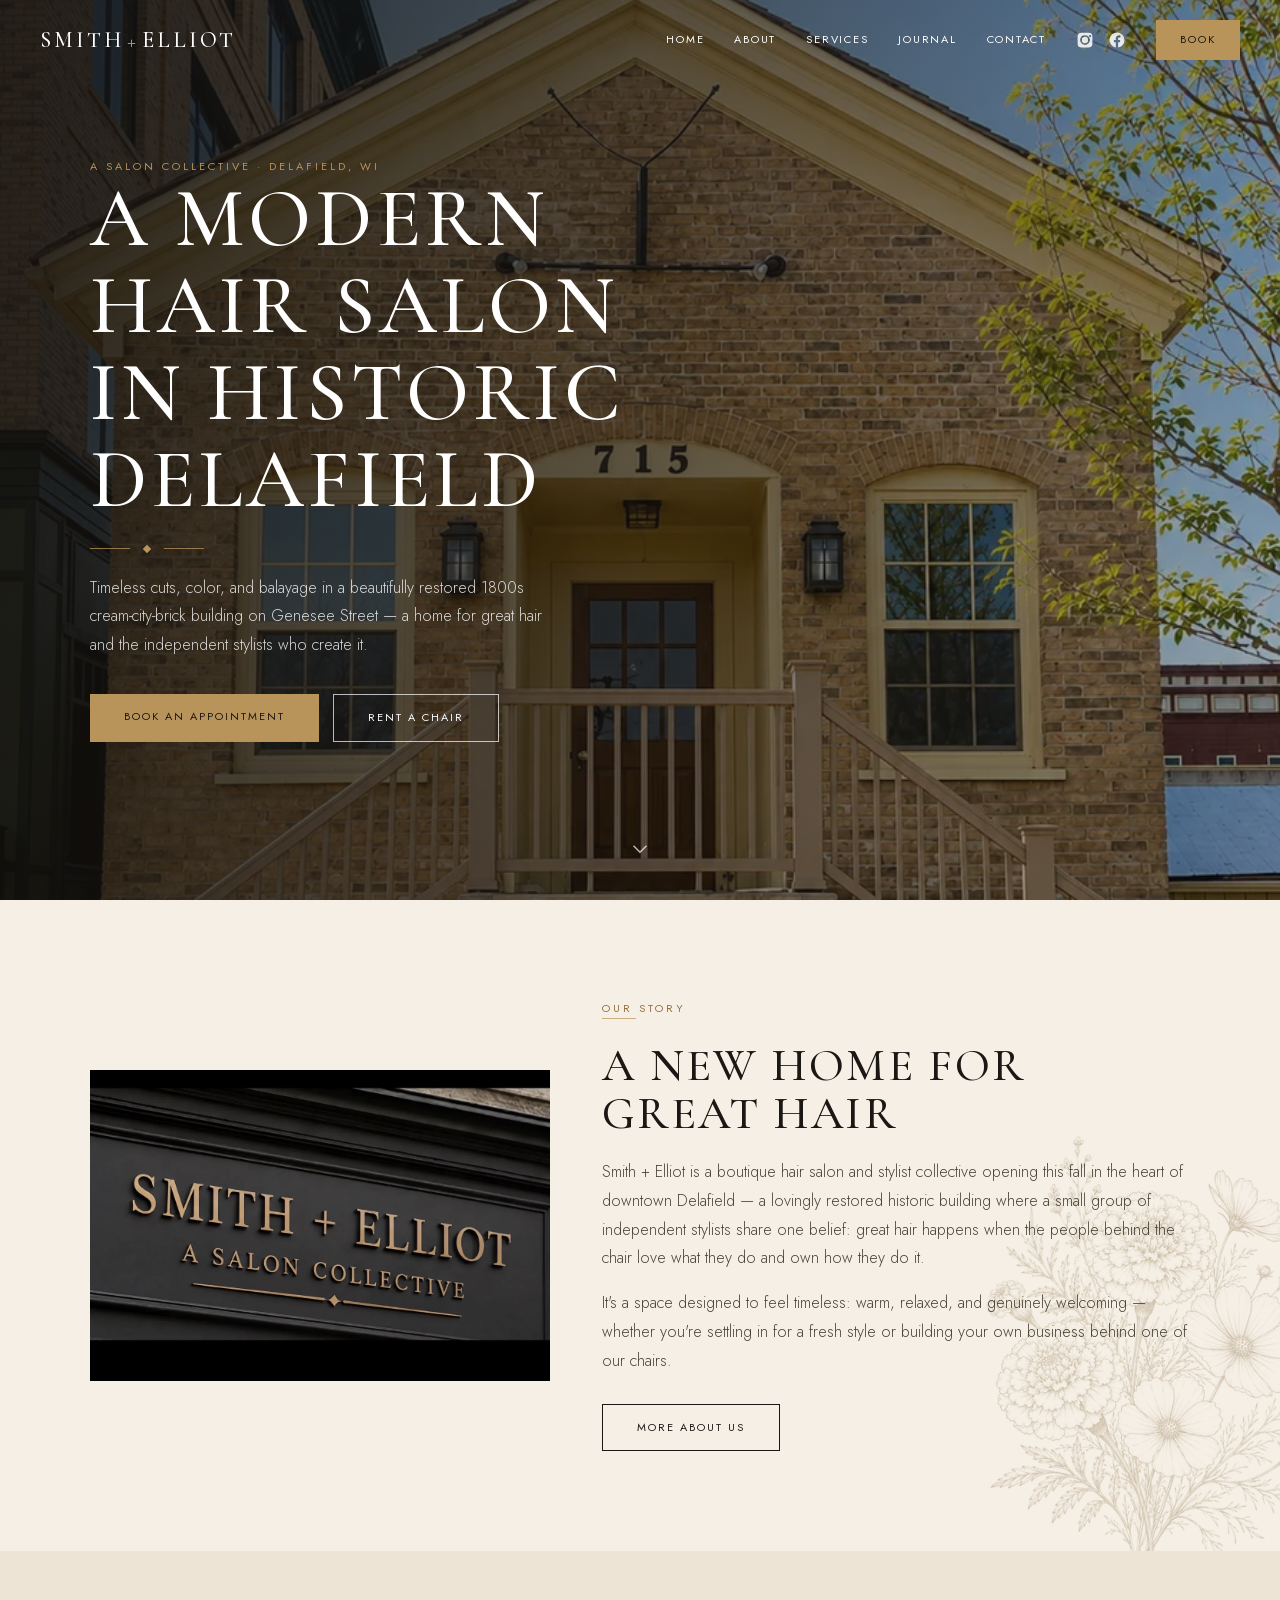
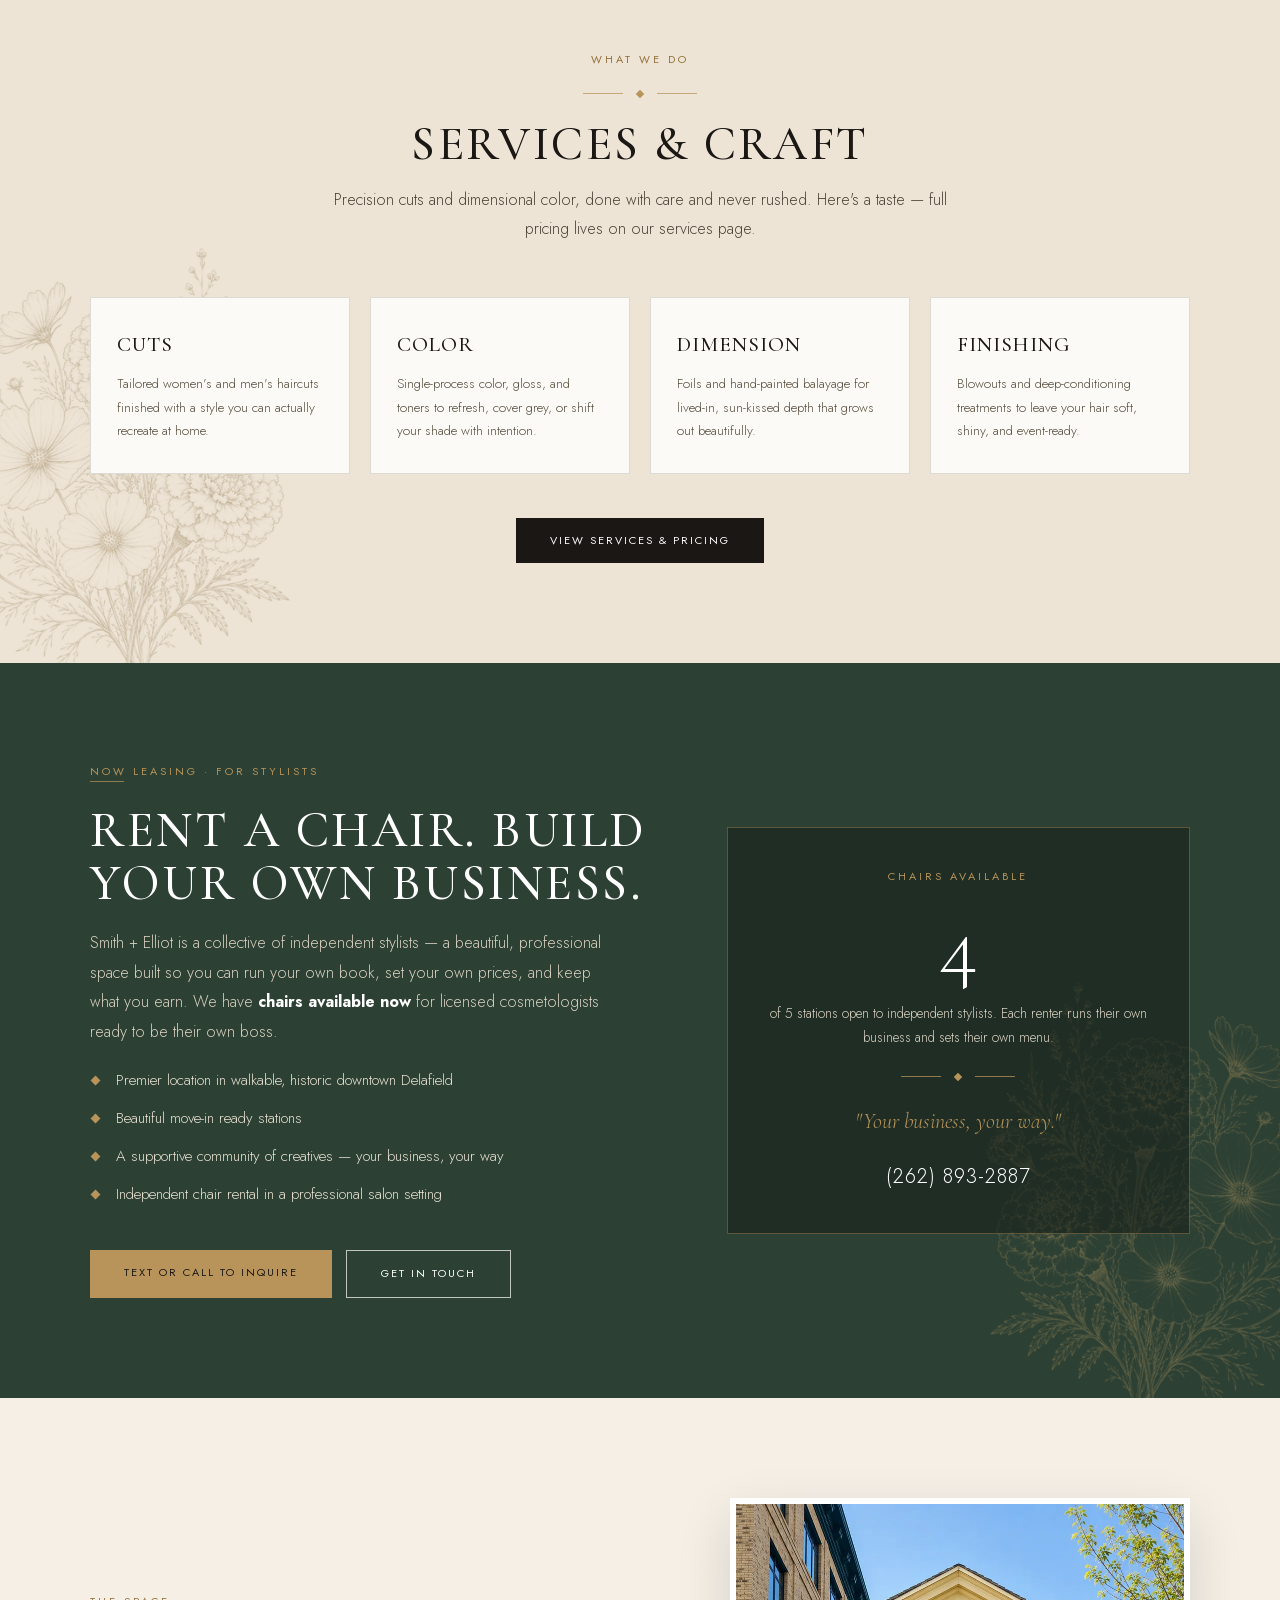
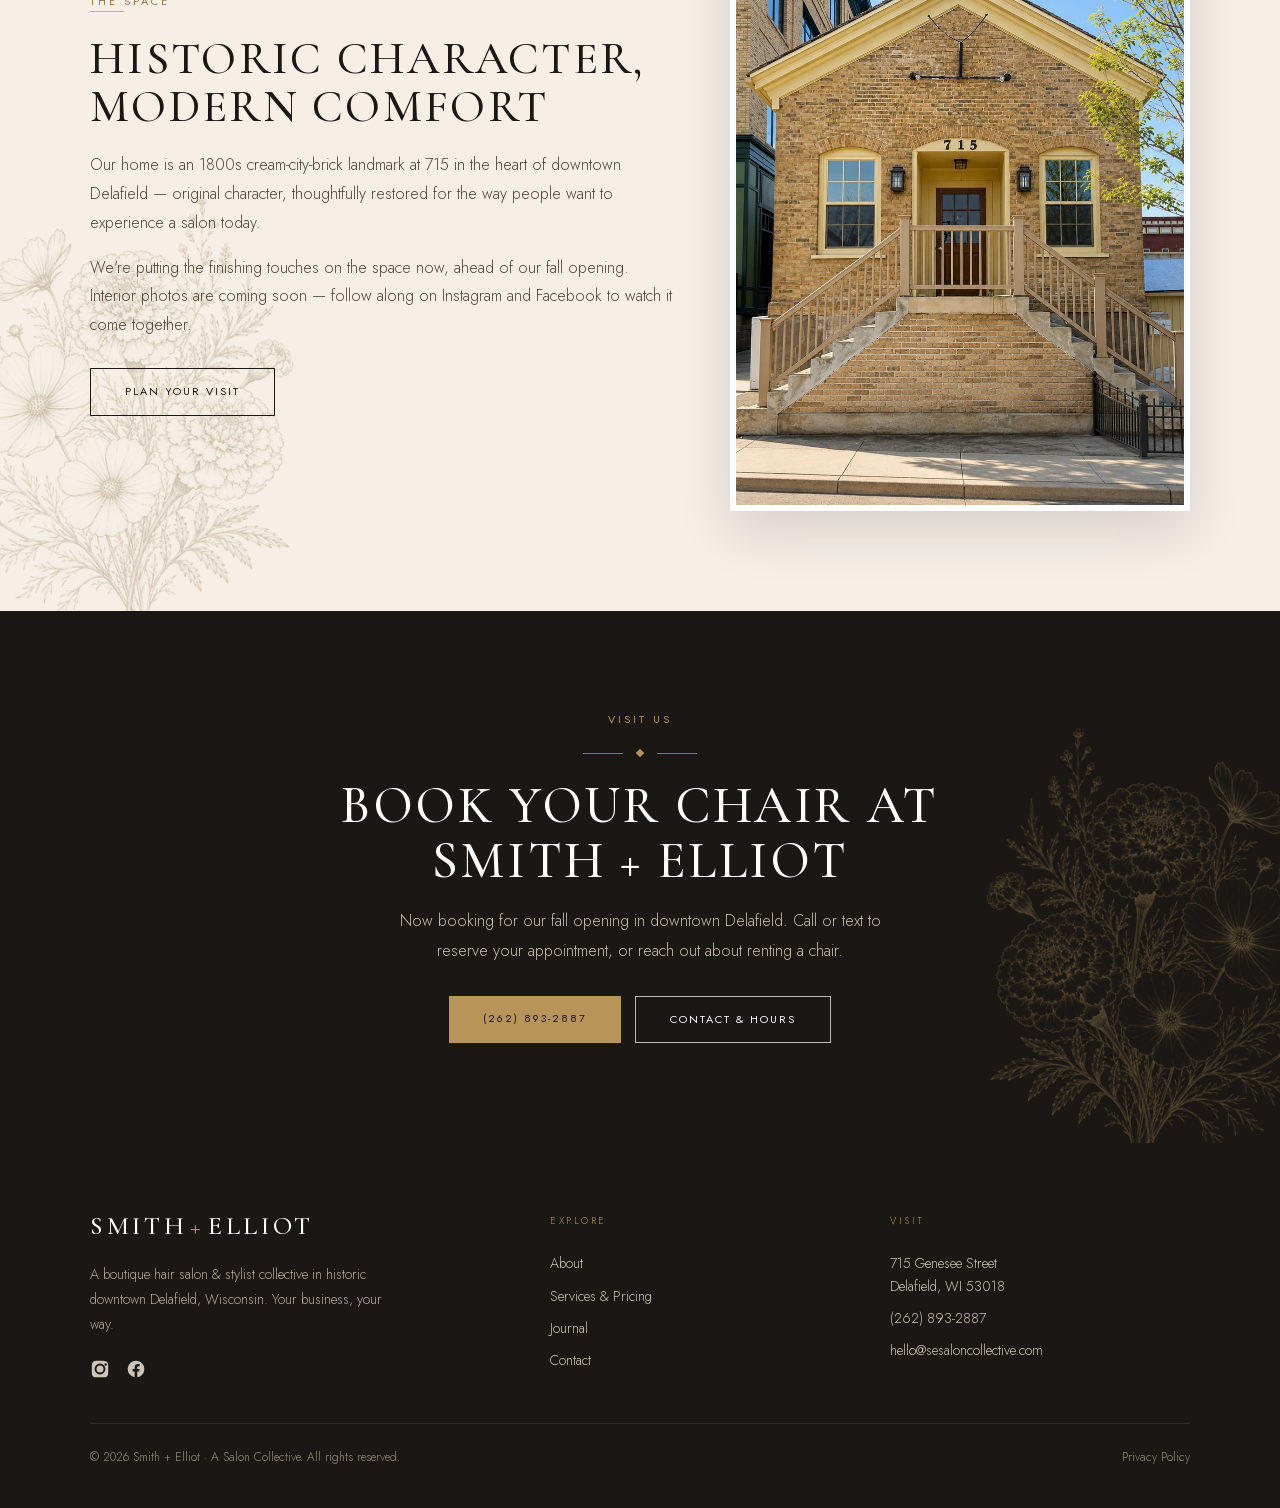
==== commit 0f8c55fe: "Copy: reword chair-rental bullet and Service Areas intro - Homepage 'why rent' list: 'Flexible chair" ====
--- a/index.html
+++ b/index.html
@@ -9,6 +9,7 @@
 <meta name="description" content="Smith + Elliot is a boutique hair salon collective in historic downtown Delafield, WI — cuts, color, balayage &amp; blowouts, plus chair rentals for independent stylists.">
 <link rel="canonical" href="https://sesaloncollective.com/">
 <meta name="theme-color" content="#1A1714">
+<meta name="google-site-verification" content="v7ZES3fCoRt68FtAkgHmPkznf4bkHH7Y2Csf8LcPfz8">
 
 <!-- ═══ OPEN GRAPH / TWITTER ═══ -->
 <meta property="og:type" content="website">
@@ -271,7 +272,7 @@
           <li>Premier location in walkable, historic downtown Delafield</li>
           <li>Beautiful move-in ready stations</li>
           <li>A supportive community of creatives — your business, your way</li>
-          <li>Flexible chair-rental terms (details on request)</li>
+          <li>Independent chair rental in a professional salon setting</li>
         </ul>
         <div style="display:flex; gap:14px; flex-wrap:wrap; margin-top:30px;">
           <a href="tel:+12628932887" class="btn btn-gold">Text or Call to Inquire</a>
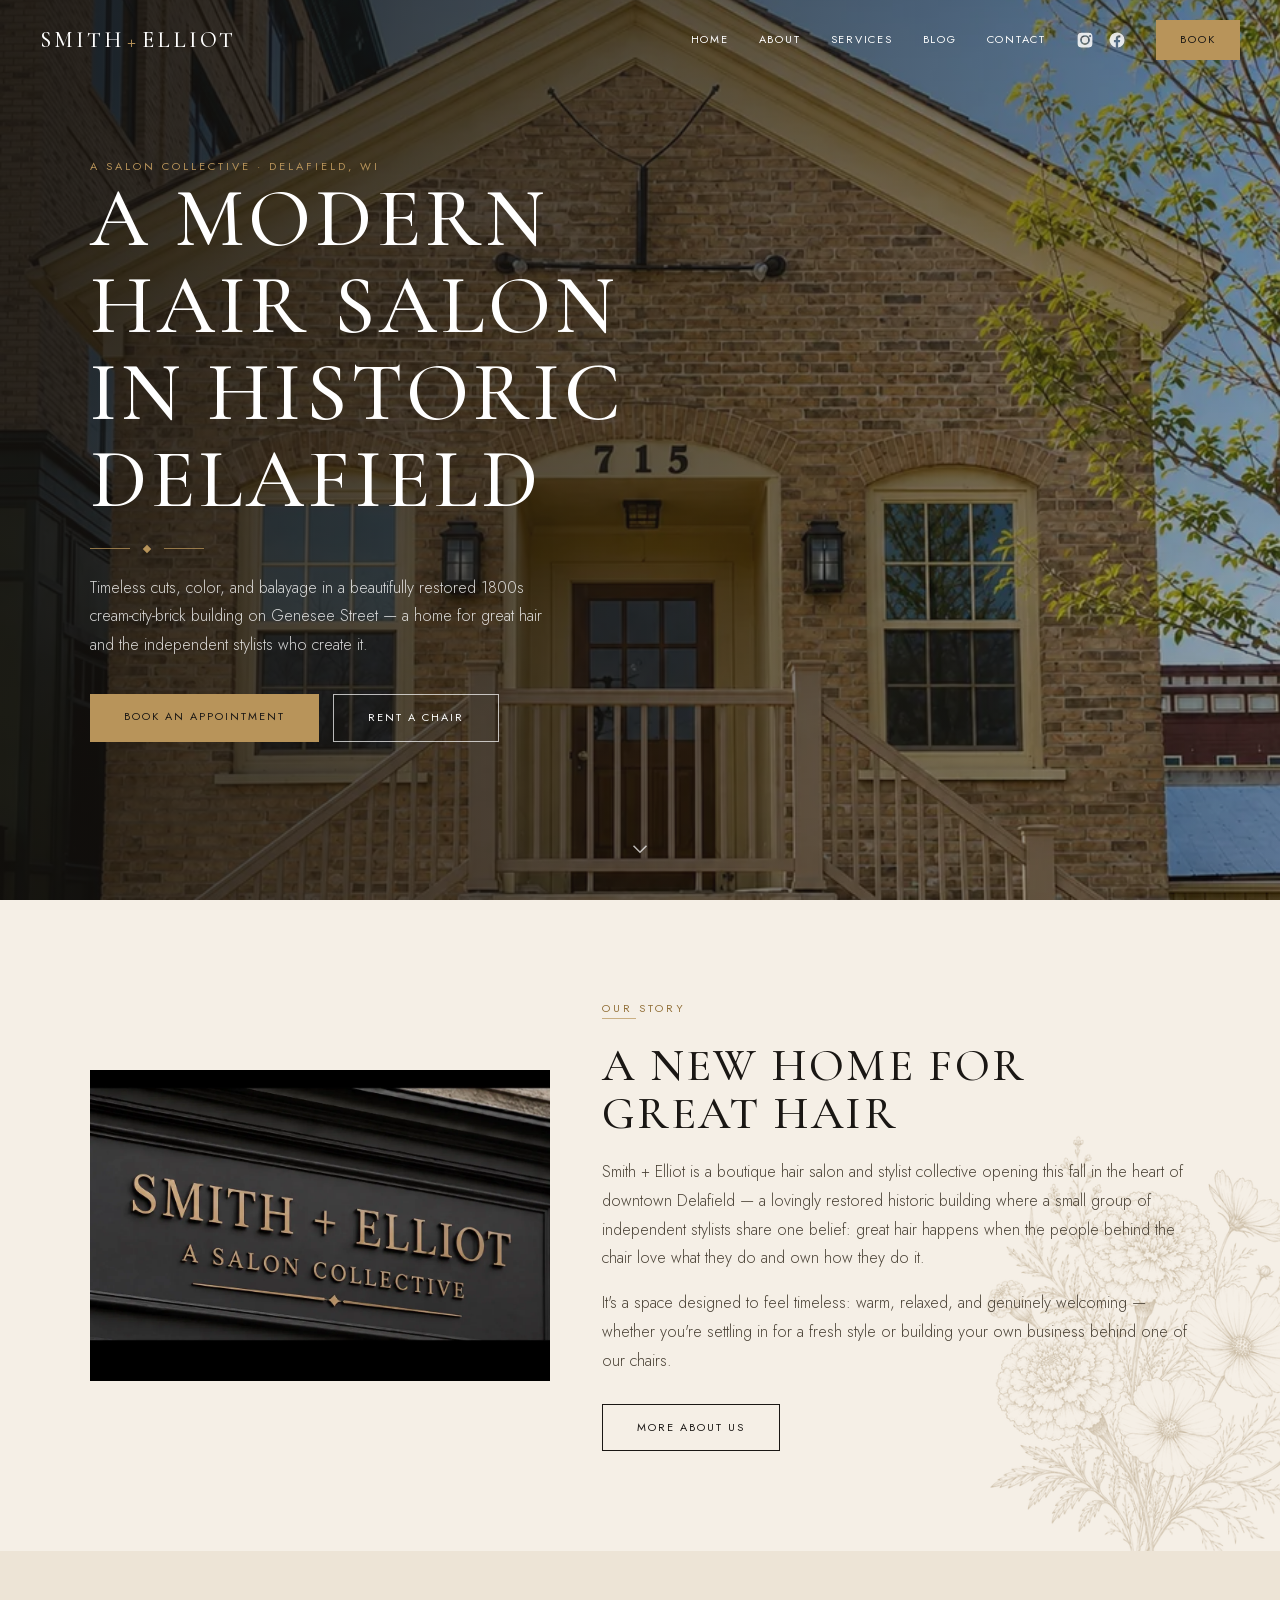
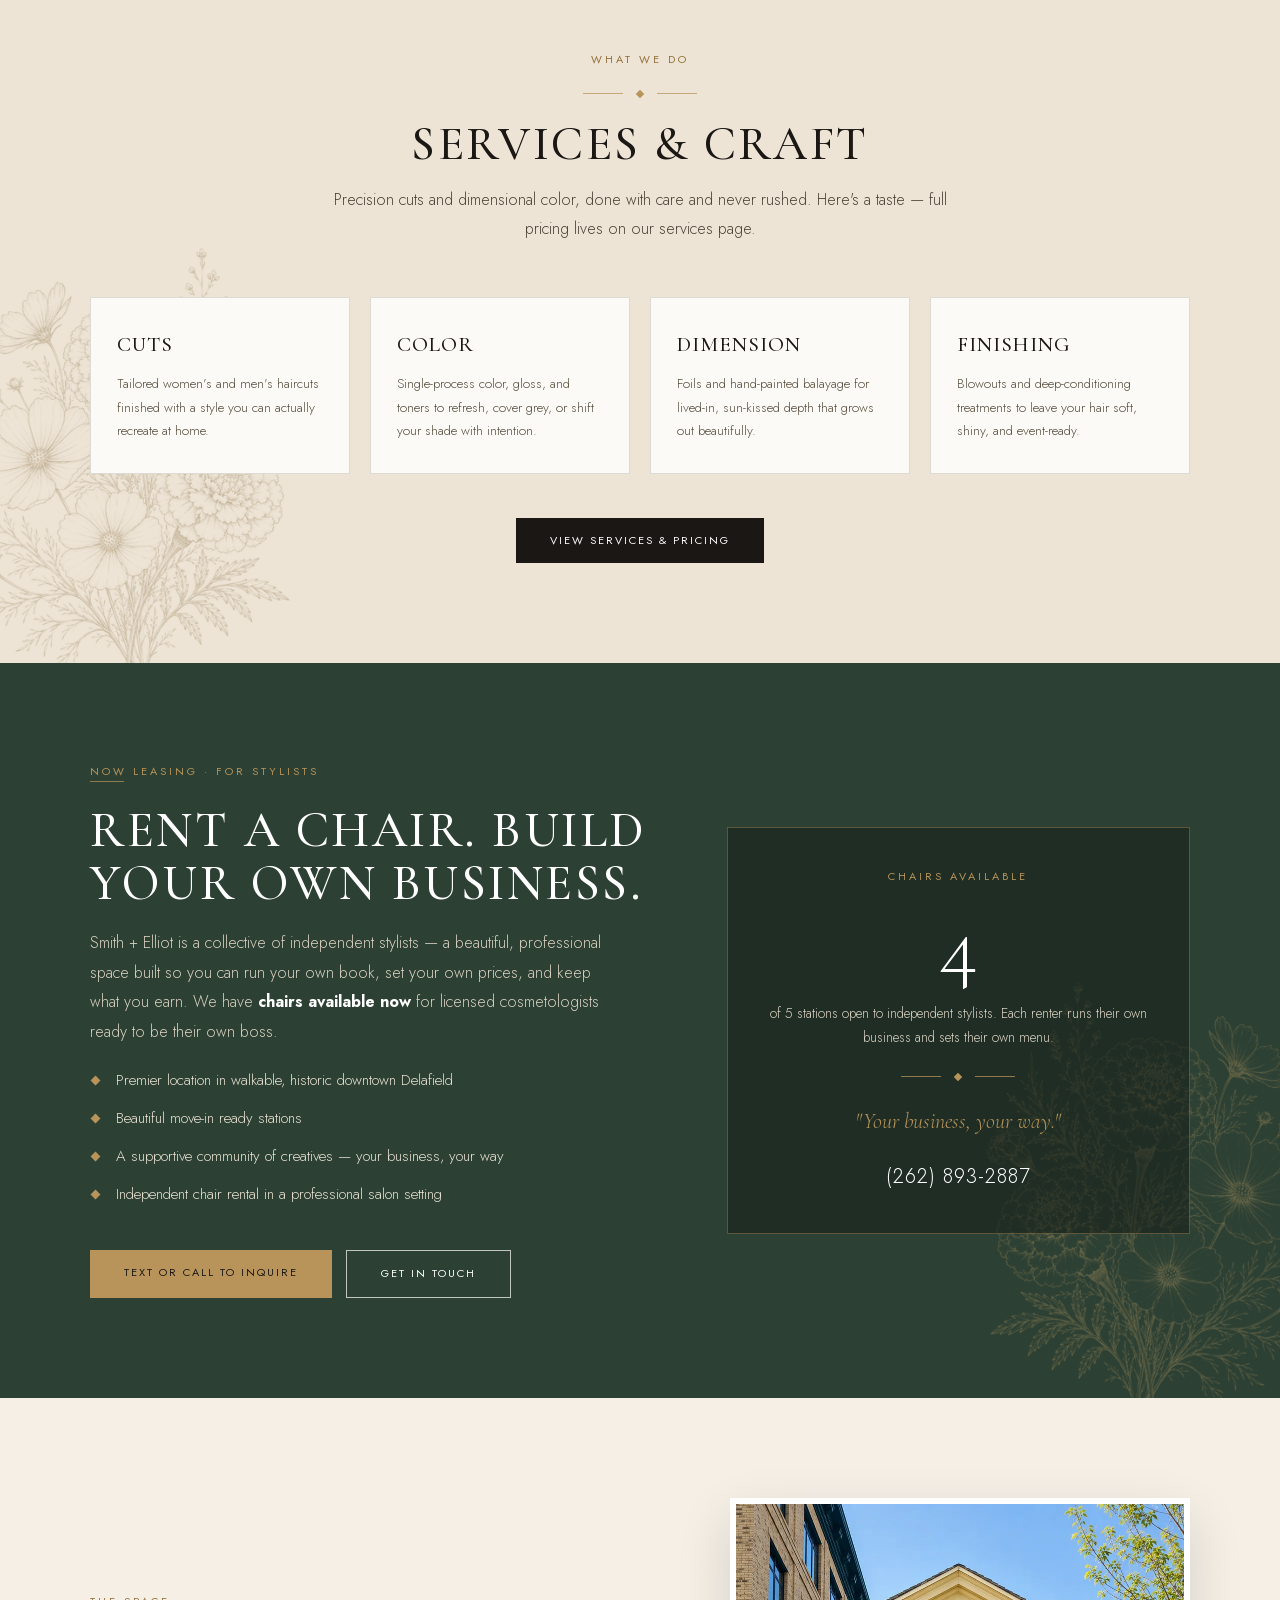
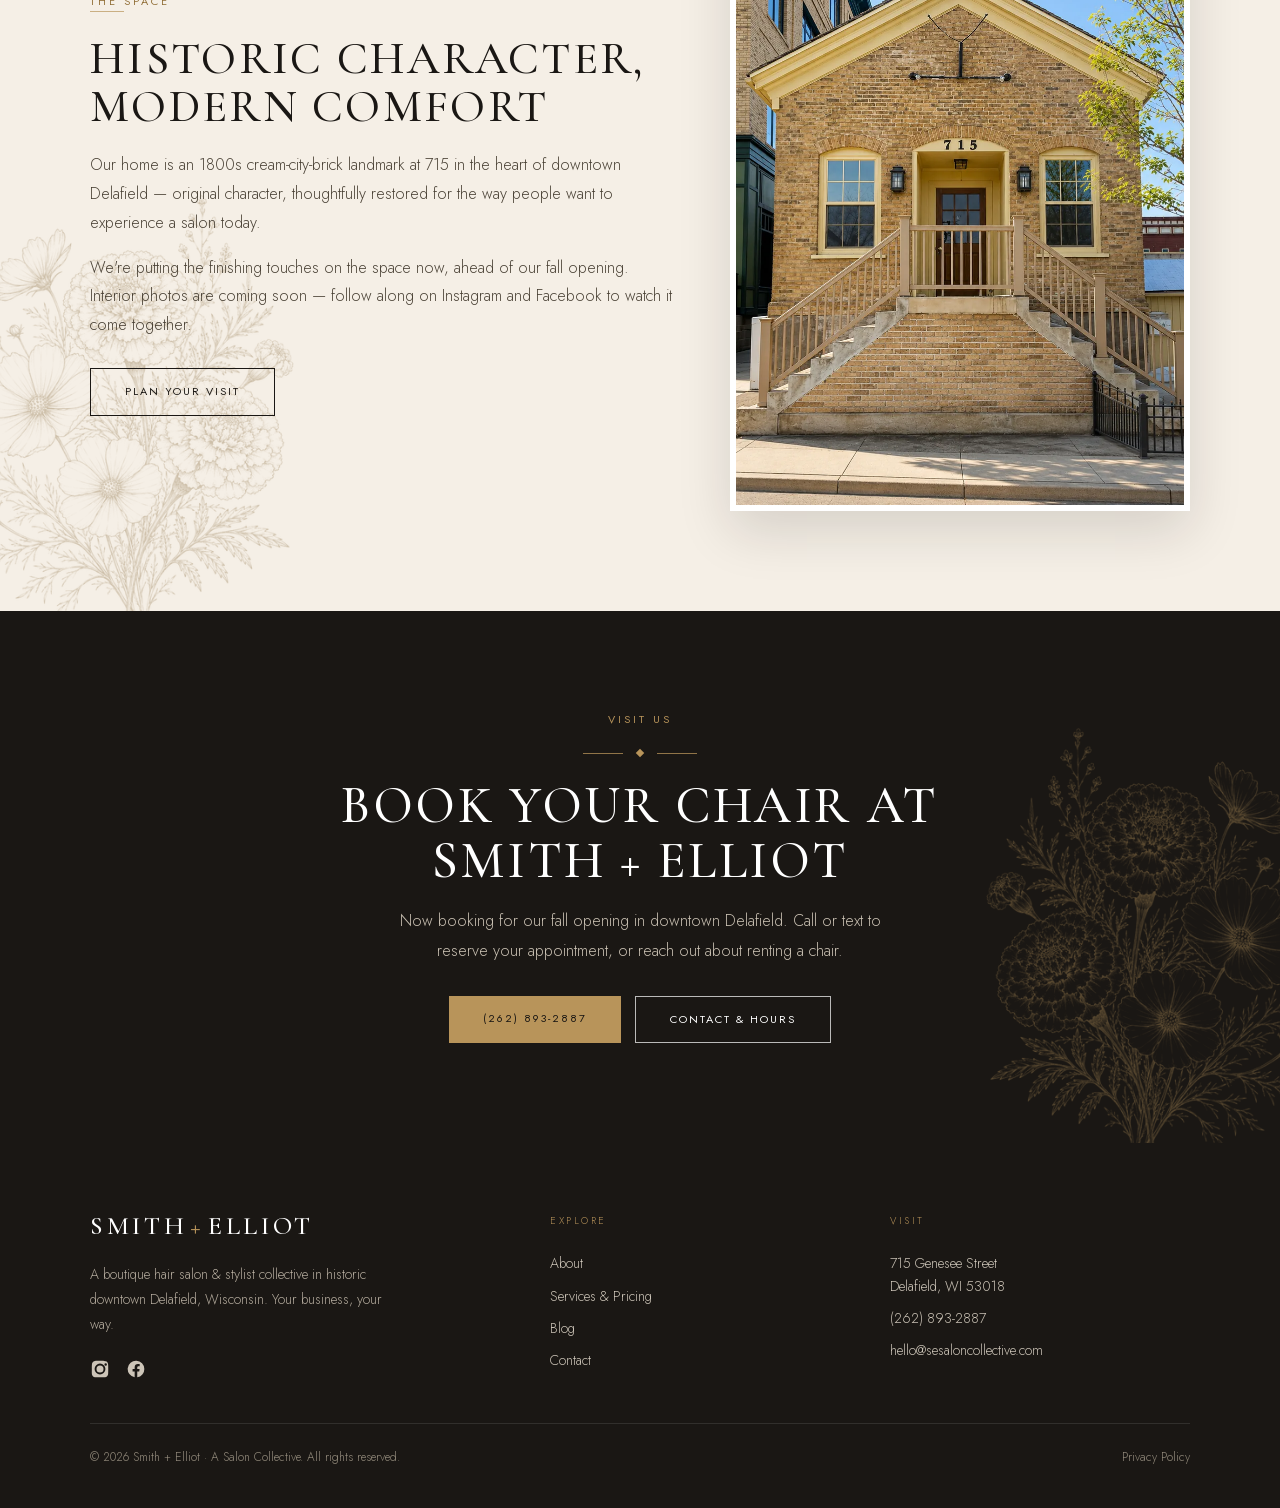
==== commit 4938cee0: "Rename 'Journal' to 'Blog' across the site Label-only change; URL stays blog.html so no links break." ====
--- a/index.html
+++ b/index.html
@@ -151,7 +151,7 @@
     <a href="index.html" class="nav-link active">Home</a>
     <a href="about.html" class="nav-link">About</a>
     <a href="services.html" class="nav-link">Services</a>
-    <a href="blog.html" class="nav-link">Journal</a>
+    <a href="blog.html" class="nav-link">Blog</a>
     <a href="contact.html" class="nav-link">Contact</a>
     <span style="display:flex; gap:14px; align-items:center;">
       <a href="https://www.instagram.com/smithandelliot_saloncollective/" target="_blank" rel="noopener" class="nav-icon" aria-label="Instagram">
@@ -174,7 +174,7 @@
   <a href="index.html" class="nav-link">Home</a>
   <a href="about.html" class="nav-link">About</a>
   <a href="services.html" class="nav-link">Services</a>
-  <a href="blog.html" class="nav-link">Journal</a>
+  <a href="blog.html" class="nav-link">Blog</a>
   <a href="contact.html" class="nav-link">Contact</a>
   <a href="contact.html" class="btn btn-gold">Book</a>
   <div class="menu-social">
@@ -350,7 +350,7 @@
         <div class="footer-heading">Explore</div>
         <a href="about.html" class="footer-link">About</a>
         <a href="services.html" class="footer-link">Services &amp; Pricing</a>
-        <a href="blog.html" class="footer-link">Journal</a>
+        <a href="blog.html" class="footer-link">Blog</a>
         <a href="contact.html" class="footer-link">Contact</a>
       </div>
       <div>
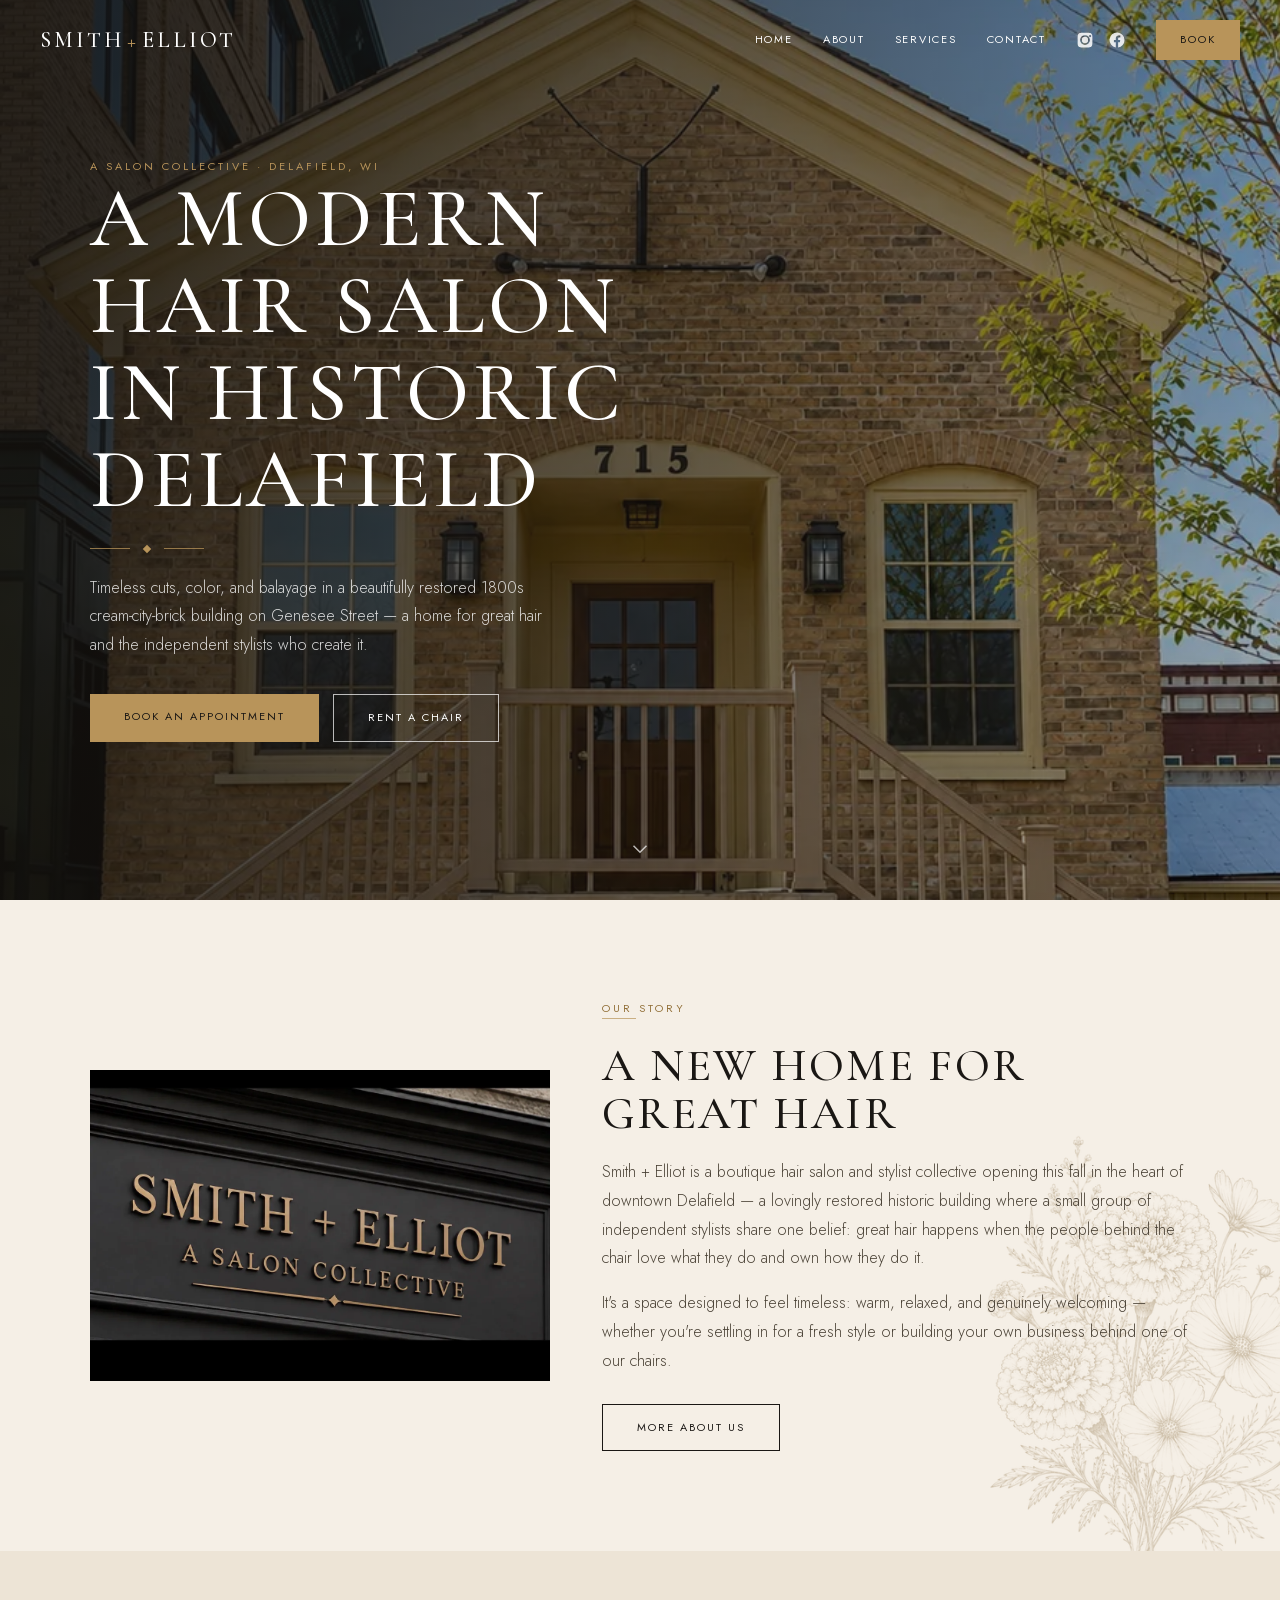
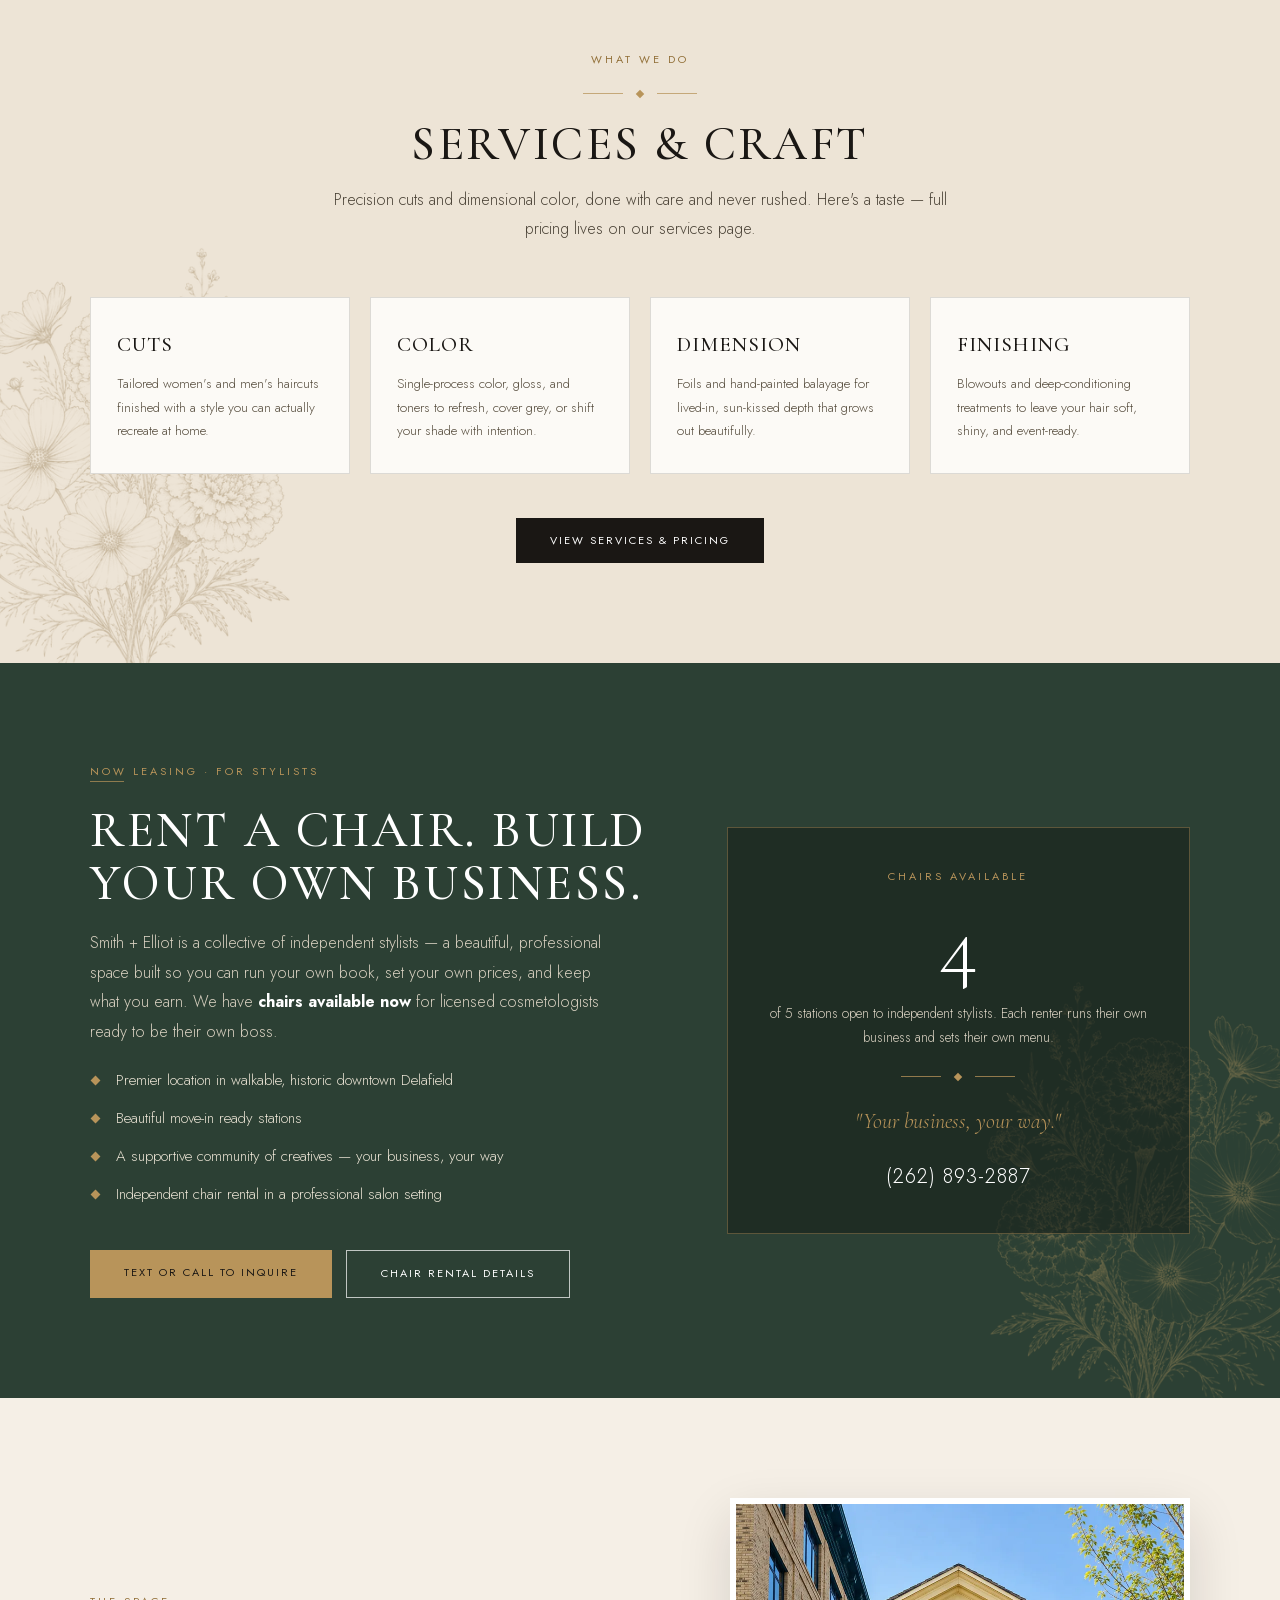
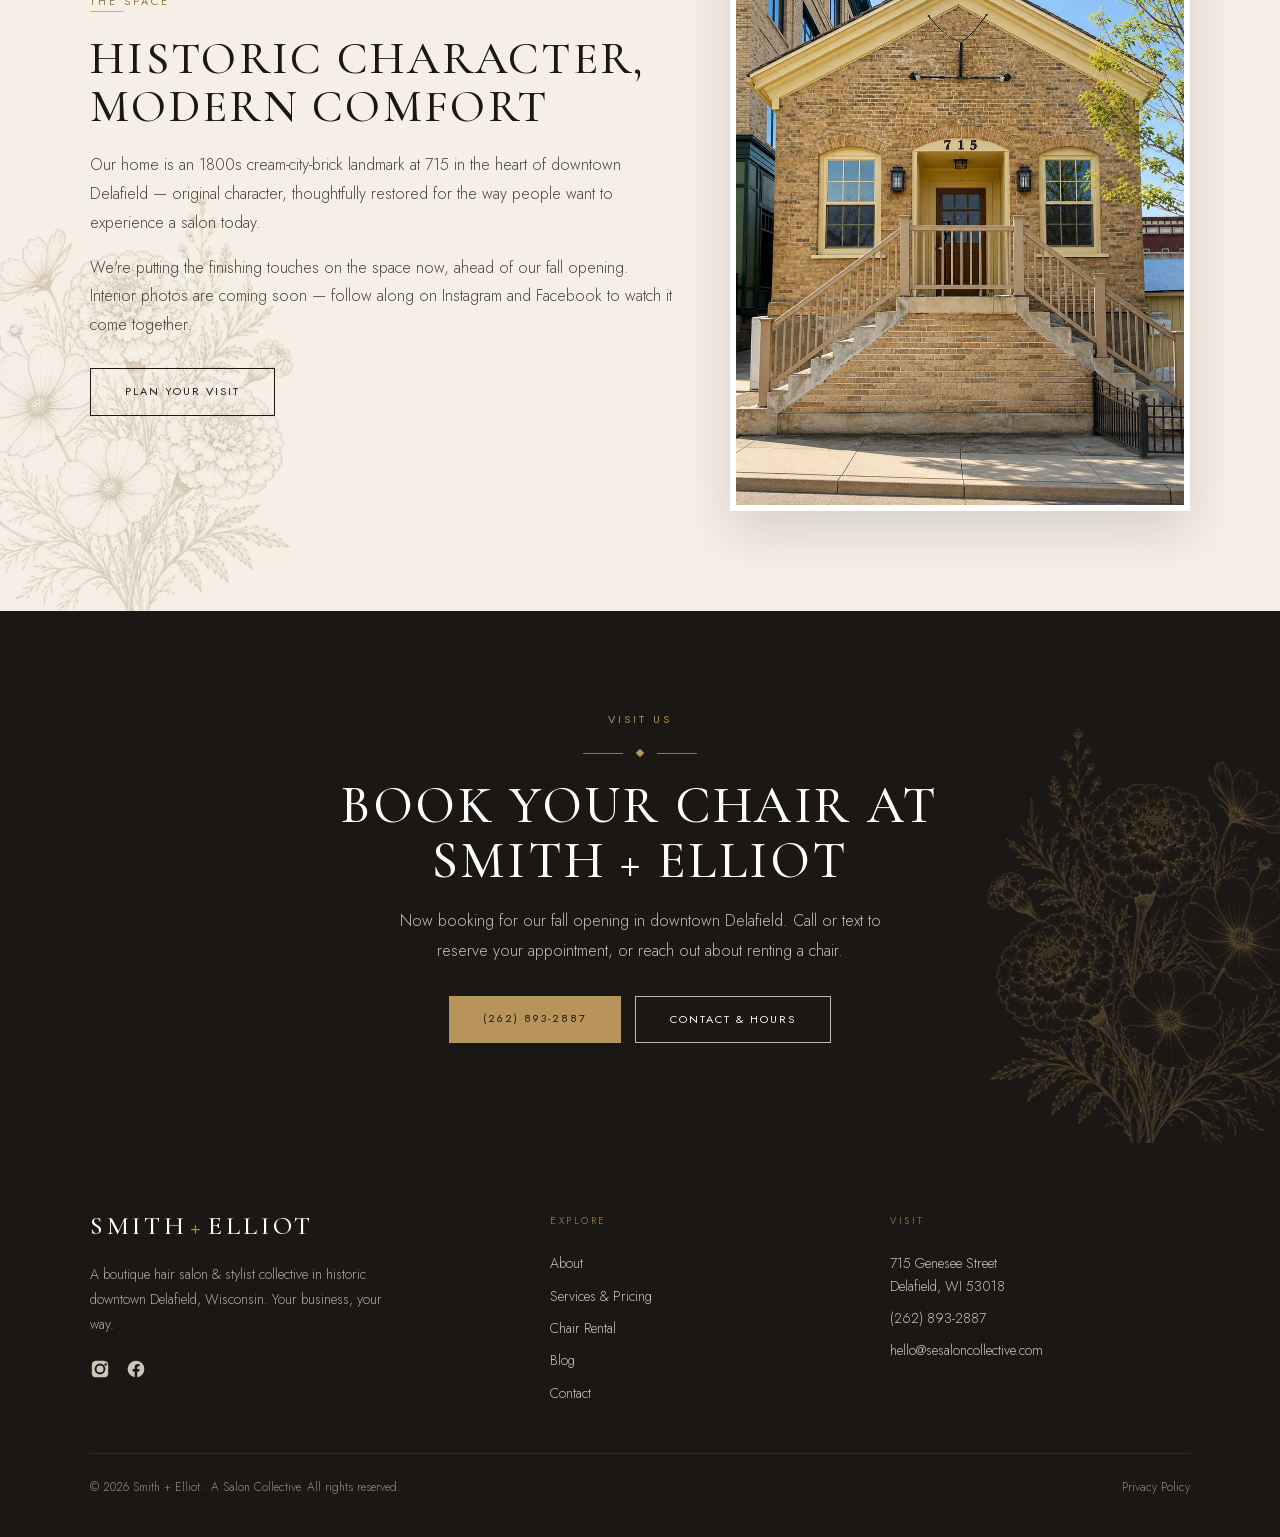
==== commit de3bcefd: "Add Lake Country chair-rental page + recruiting blog; Blog nav to footer only Optimize for 'chair re" ====
--- a/index.html
+++ b/index.html
@@ -151,7 +151,6 @@
     <a href="index.html" class="nav-link active">Home</a>
     <a href="about.html" class="nav-link">About</a>
     <a href="services.html" class="nav-link">Services</a>
-    <a href="blog.html" class="nav-link">Blog</a>
     <a href="contact.html" class="nav-link">Contact</a>
     <span style="display:flex; gap:14px; align-items:center;">
       <a href="https://www.instagram.com/smithandelliot_saloncollective/" target="_blank" rel="noopener" class="nav-icon" aria-label="Instagram">
@@ -174,7 +173,6 @@
   <a href="index.html" class="nav-link">Home</a>
   <a href="about.html" class="nav-link">About</a>
   <a href="services.html" class="nav-link">Services</a>
-  <a href="blog.html" class="nav-link">Blog</a>
   <a href="contact.html" class="nav-link">Contact</a>
   <a href="contact.html" class="btn btn-gold">Book</a>
   <div class="menu-social">
@@ -276,7 +274,7 @@
         </ul>
         <div style="display:flex; gap:14px; flex-wrap:wrap; margin-top:30px;">
           <a href="tel:+12628932887" class="btn btn-gold">Text or Call to Inquire</a>
-          <a href="contact.html" class="btn btn-outline-white">Get in Touch</a>
+          <a href="chair-rental-lake-country.html" class="btn btn-outline-white">Chair Rental Details</a>
         </div>
       </div>
       <div class="fade-up" style="border:1px solid rgba(184,148,90,0.4); padding:40px 34px; text-align:center; background:rgba(20,30,24,0.55);">
@@ -350,6 +348,7 @@
         <div class="footer-heading">Explore</div>
         <a href="about.html" class="footer-link">About</a>
         <a href="services.html" class="footer-link">Services &amp; Pricing</a>
+        <a href="chair-rental-lake-country.html" class="footer-link">Chair Rental</a>
         <a href="blog.html" class="footer-link">Blog</a>
         <a href="contact.html" class="footer-link">Contact</a>
       </div>
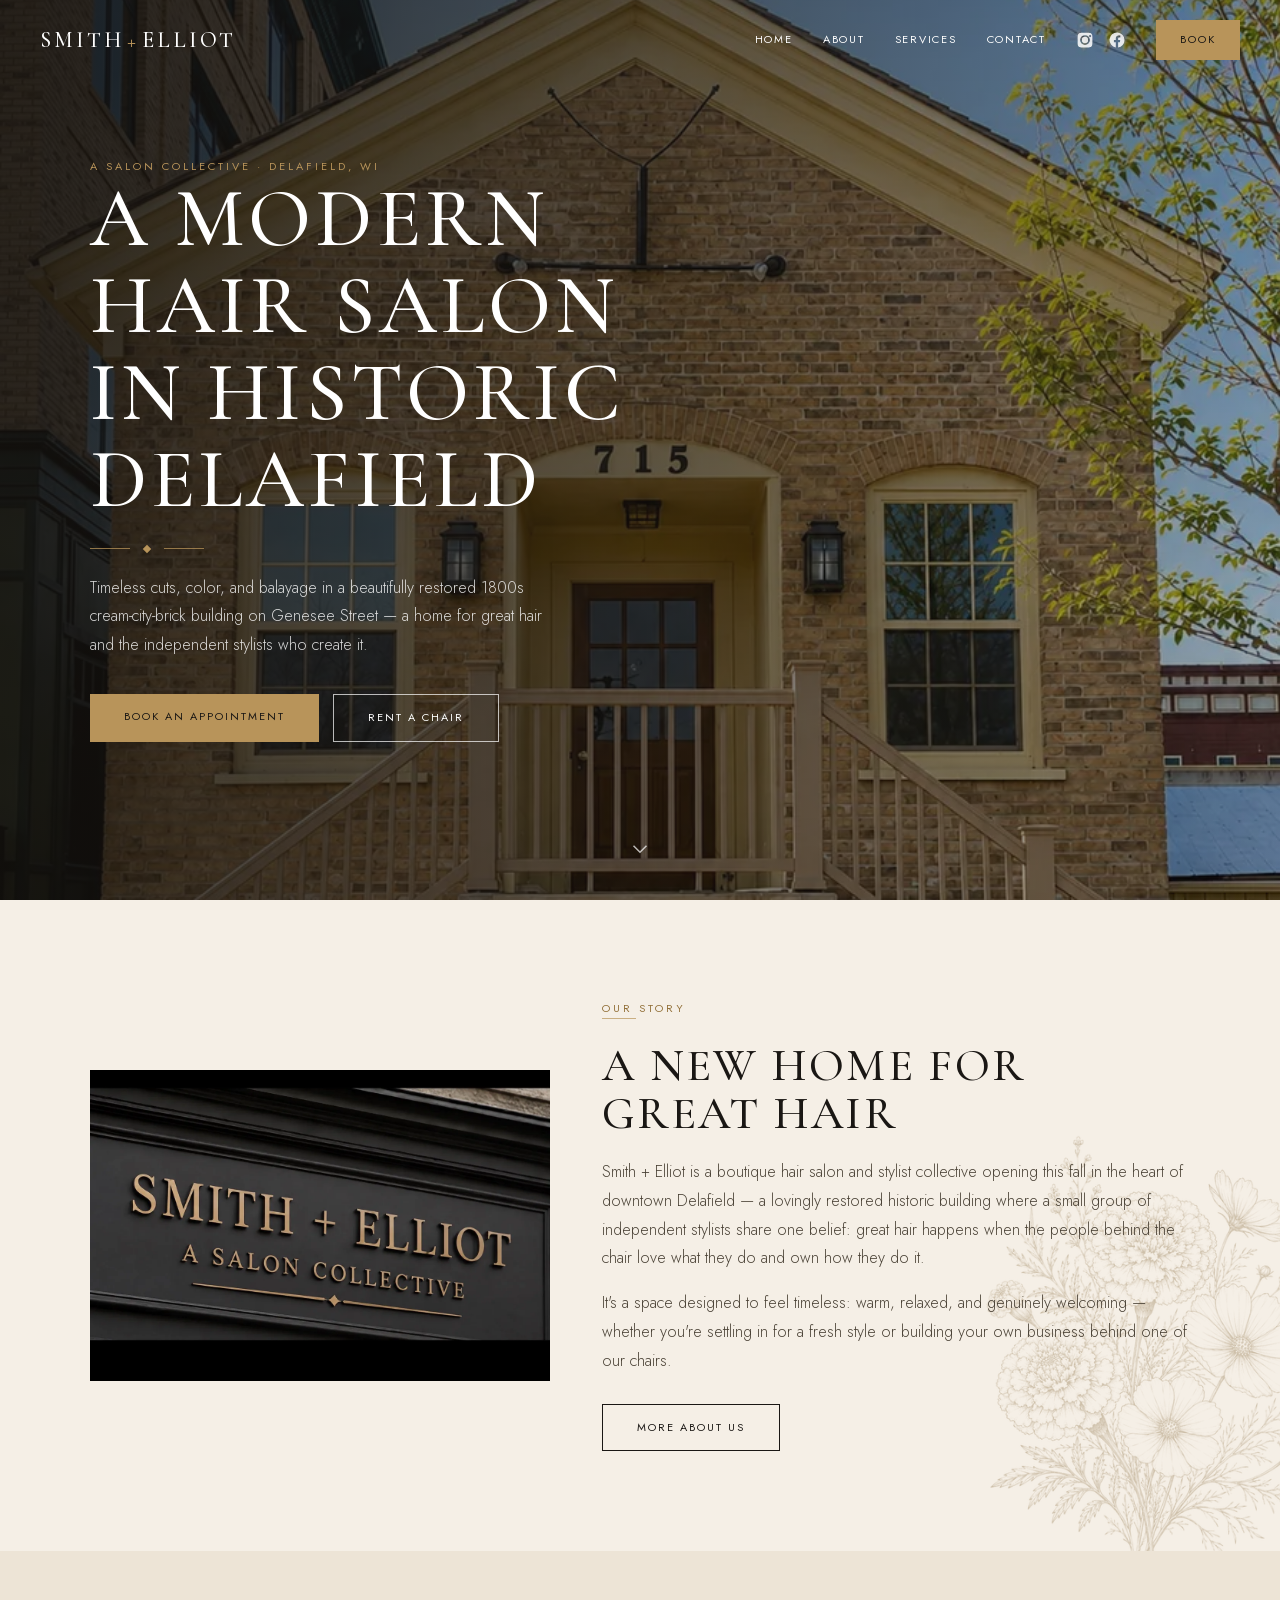
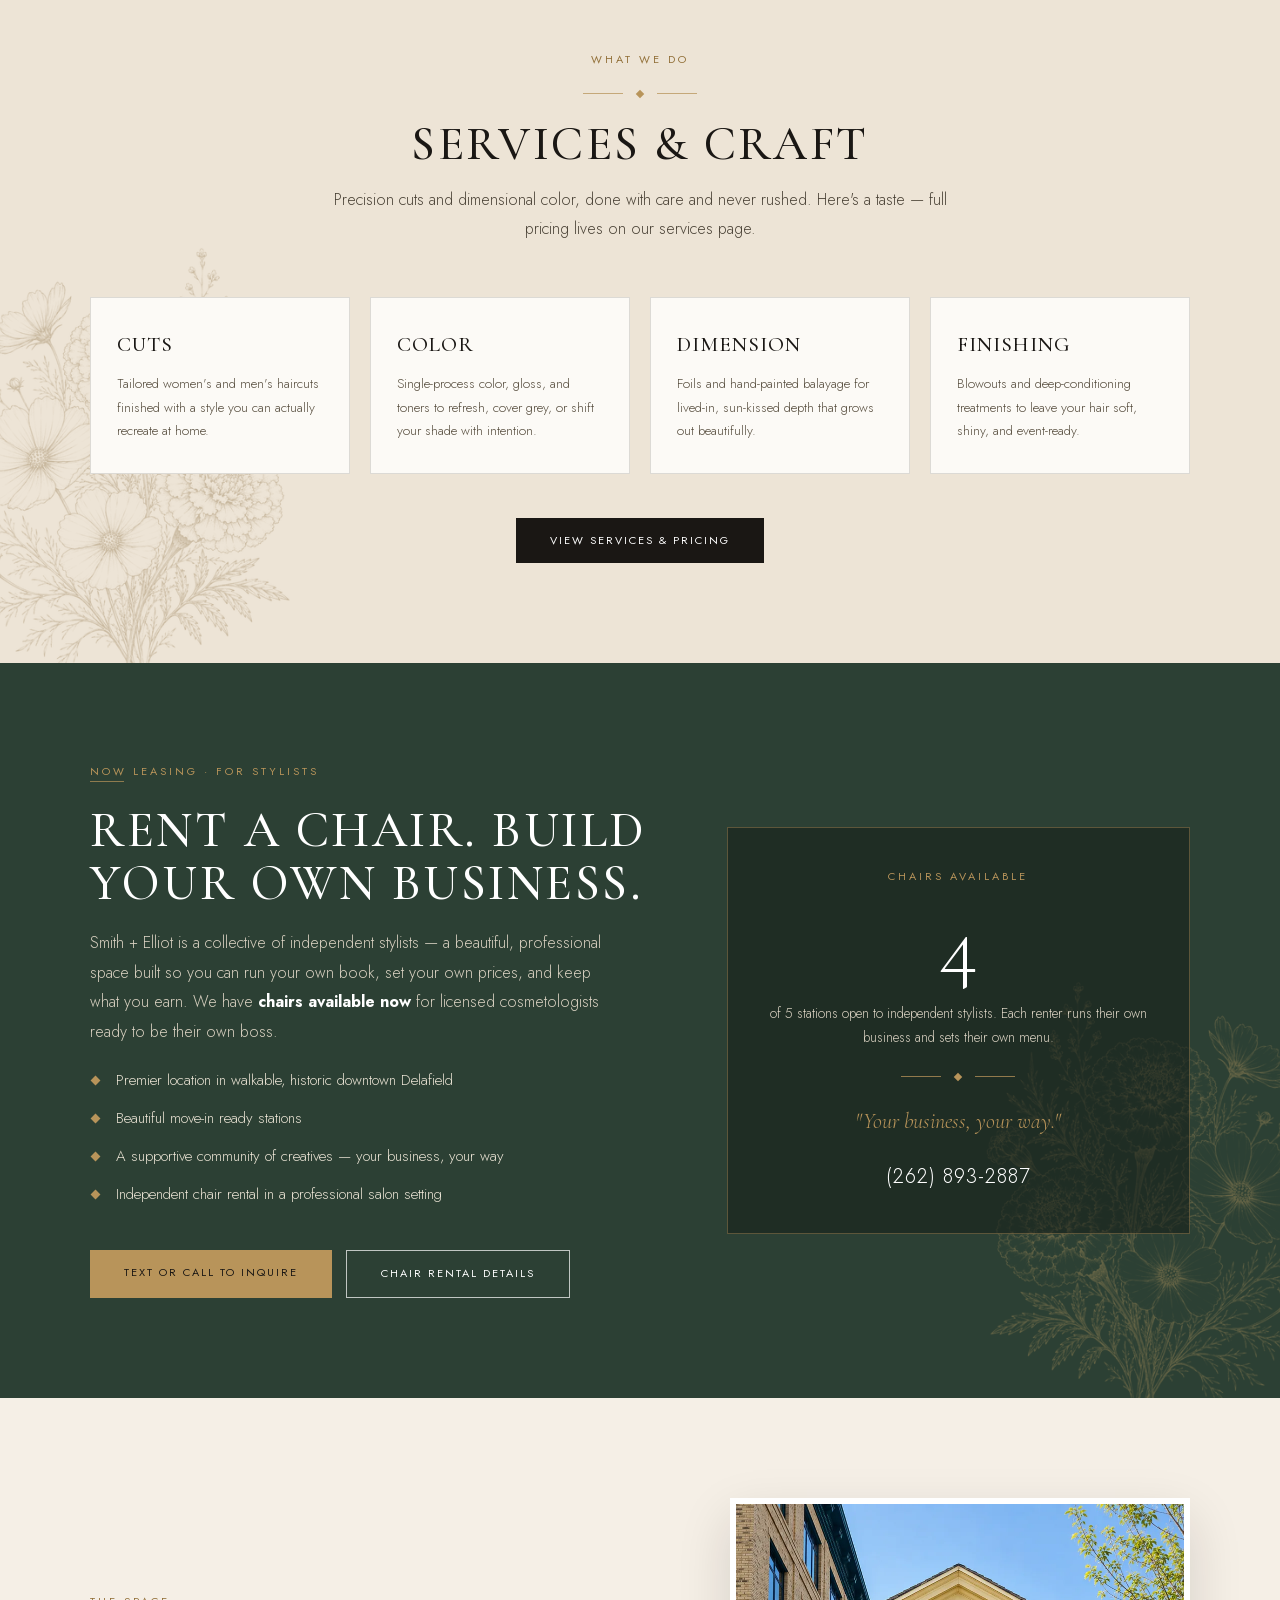
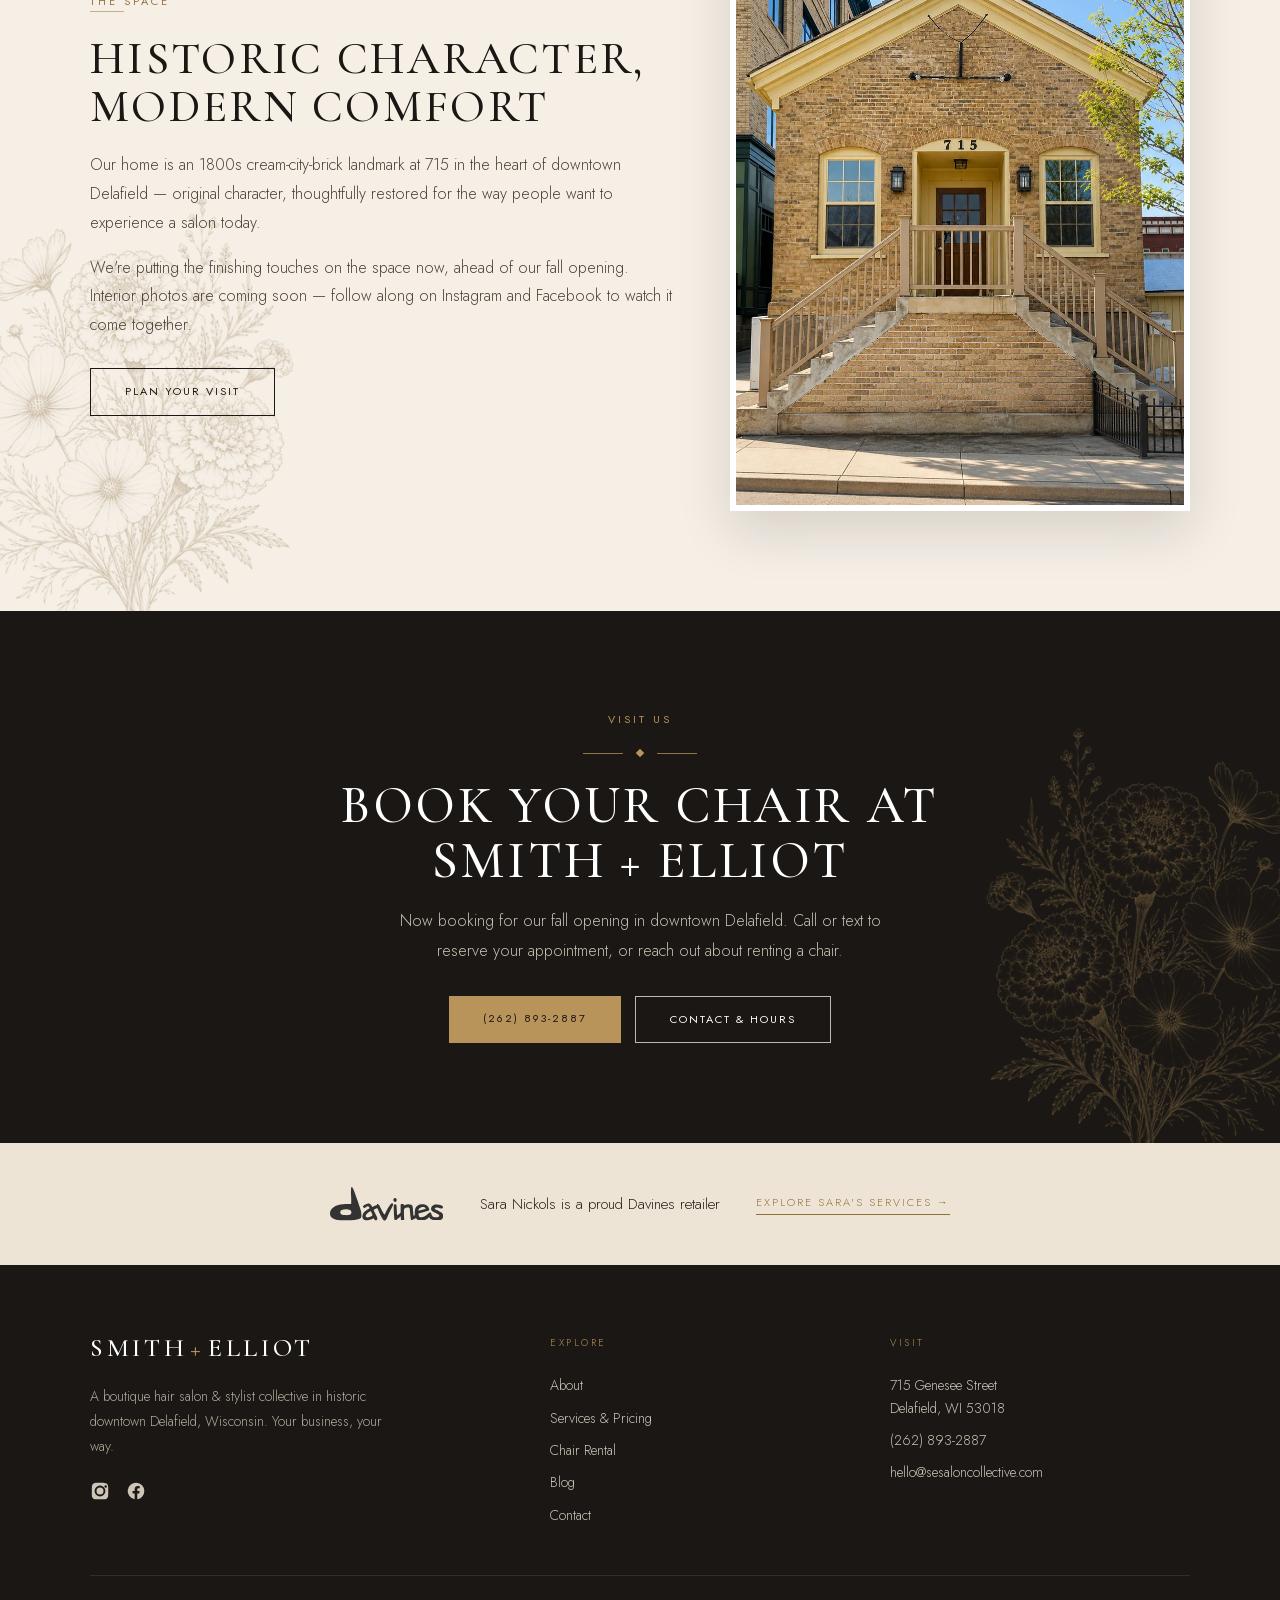
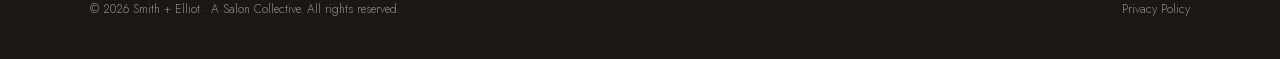
==== commit a69add8f: "Add Davines retailer callouts (Services card + homepage strip)" ====
--- a/index.html
+++ b/index.html
@@ -128,7 +128,7 @@
     .hero-mobile-banner { display: block; line-height: 0; }
     .hero-mobile-banner img { width: 100%; height: auto; }
     .hero-mobile-cta { display: flex; gap: 12px; background: var(--black); padding: 20px 22px 26px; }
-    .hero-mobile-cta .btn { flex: 1 1 0; text-align: center; padding-left: 10px; padding-right: 10px; }
+    .hero-mobile-cta .btn { flex: 1 1 0; display: flex; align-items: center; justify-content: center; text-align: center; line-height: 1.5; padding-left: 10px; padding-right: 10px; }
     /* Sign image is redundant on mobile (the banner already carries the wordmark) */
     .about-teaser-img { display: none; }
     /* Force a solid nav over the light-topped banner (white text would vanish) */
@@ -209,6 +209,7 @@
 <!-- Mobile-only hero CTA band (tappable actions beneath the banner) -->
 <div class="hero-mobile-cta">
   <a href="#chairs" class="btn btn-gold">Rent a Chair</a>
+  <a href="sms:+12628932887" class="btn btn-outline-white">Text for Appointment</a>
 </div>
 
 <!-- ═══════════════ ABOUT TEASER ═══════════════ -->
@@ -326,6 +327,15 @@
   </div>
 </section>
 
+<!-- ═══════════════ DAVINES STRIP (Sara's product line) ═══════════════ -->
+<section class="davines-strip" aria-label="Davines products">
+  <div class="section-wrap fade-up">
+    <img class="davines-logo" src="photos/davines-logo.svg" alt="Davines" width="113" height="34" loading="lazy">
+    <p>Sara Nickols is a proud Davines retailer</p>
+    <a href="services.html#davines">Explore Sara's Services →</a>
+  </div>
+</section>
+
 </main>
 
 <!-- ═══════════════ FOOTER ═══════════════ -->
--- a/styles.css
+++ b/styles.css
@@ -500,3 +500,23 @@
 .detail-row .label { font-size: 10px; text-transform: uppercase; letter-spacing: 2px; color: var(--muted); margin-bottom: 3px; }
 .detail-row a, .detail-row span { font-size: 16px; color: var(--ink); text-decoration: none; }
 .detail-row a:hover { color: var(--gold-deep); }
+
+/* ── Davines product-line callout (Sara's line — Services + homepage strip) ── */
+.davines-logo { display: block; height: 34px; width: auto; margin: 0 auto; }
+.davines-card .davines-logo { height: 40px; }
+.davines-strip .davines-logo { margin: 0; }
+.davines-card {
+  background: #fff; border: 1px solid var(--line); text-align: center;
+  padding: 44px 32px; margin-top: 64px;
+}
+.davines-card .sup { display: block; margin-top: 22px; }
+.davines-card h2 { font-size: clamp(26px, 3.4vw, 36px); color: var(--black); margin-top: 6px; }
+.davines-card p { max-width: 54ch; margin: 14px auto 0; }
+.davines-strip { background: var(--cream-alt); padding: 44px 0; text-align: center; }
+.davines-strip .section-wrap { display: flex; align-items: center; justify-content: center; gap: 18px 36px; flex-wrap: wrap; }
+.davines-strip p { margin: 0; font-size: 15px; color: var(--ink); }
+.davines-strip a { color: var(--gold-deep); font-size: 11px; letter-spacing: 2px; text-transform: uppercase; text-decoration: none; border-bottom: 1px solid currentColor; padding-bottom: 2px; }
+@media (max-width: 640px) {
+  .davines-card { padding: 36px 22px; }
+  .davines-strip .section-wrap { flex-direction: column; }
+}
